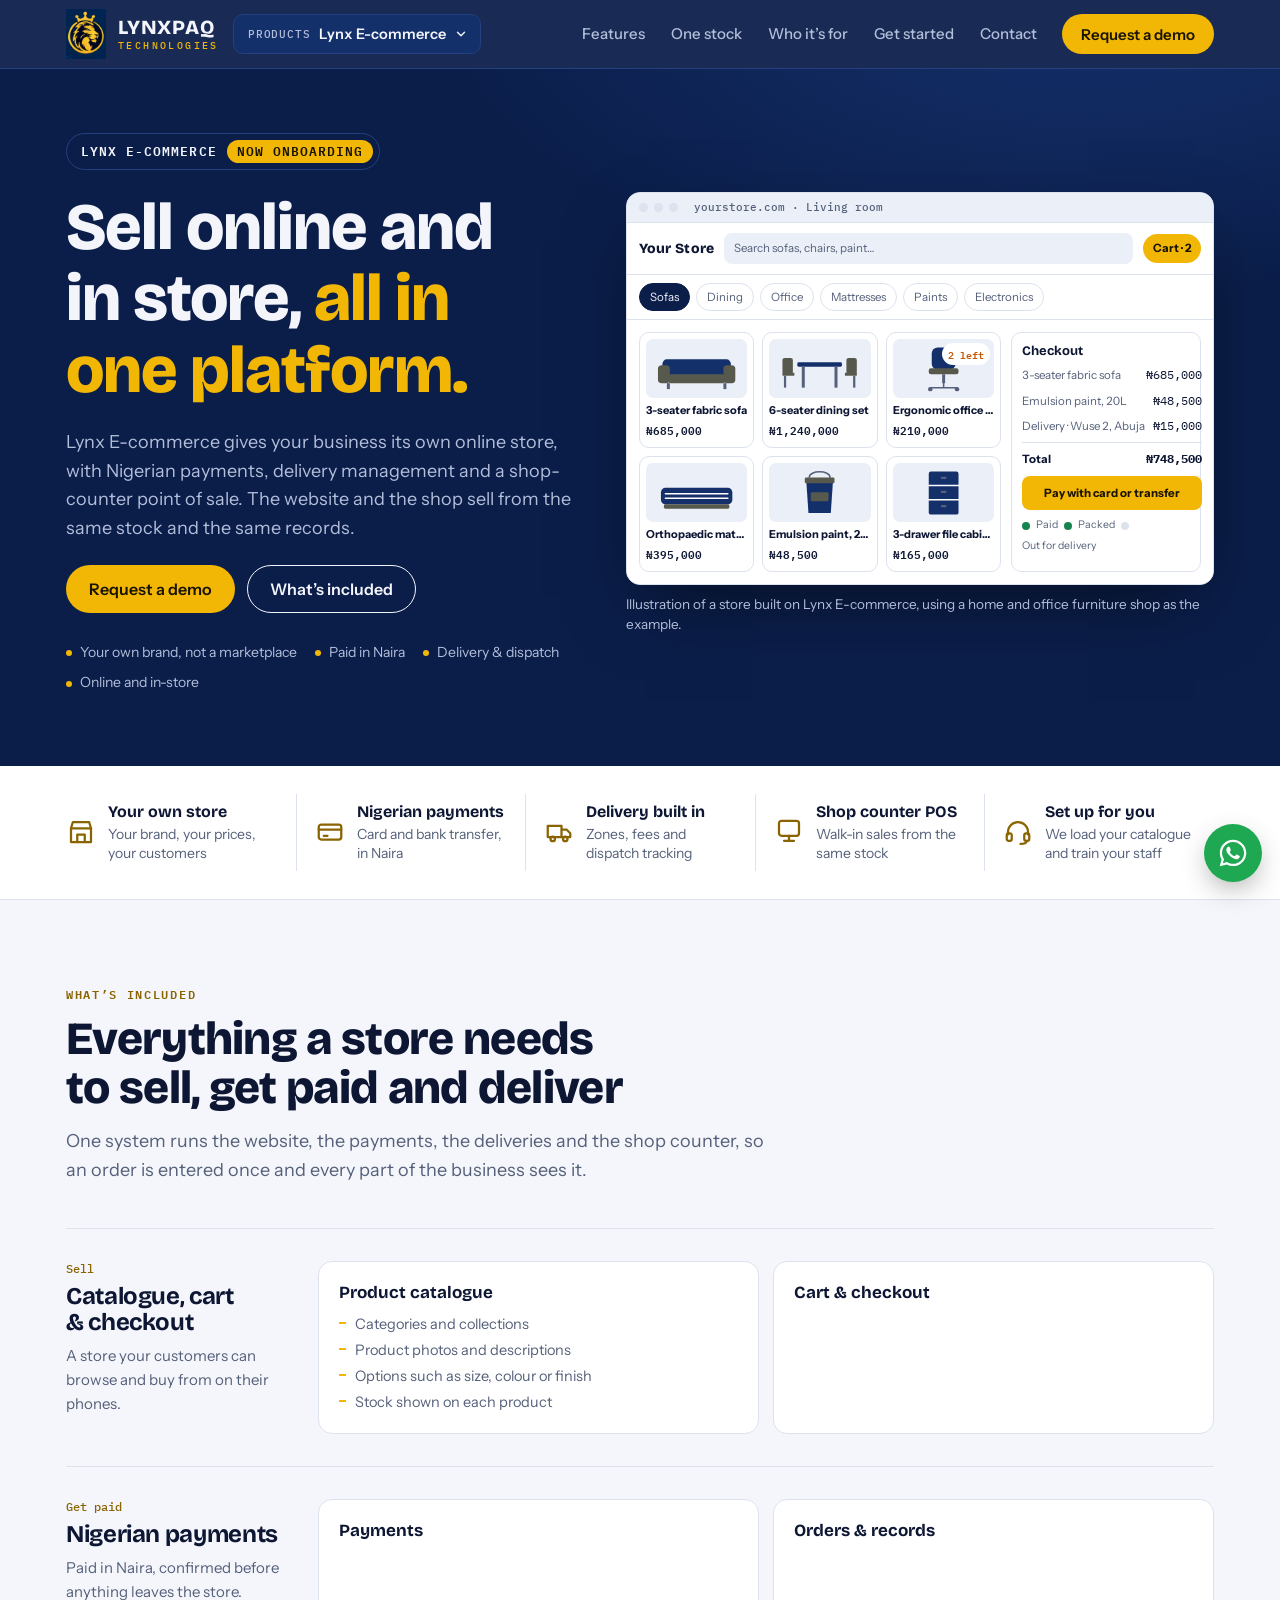
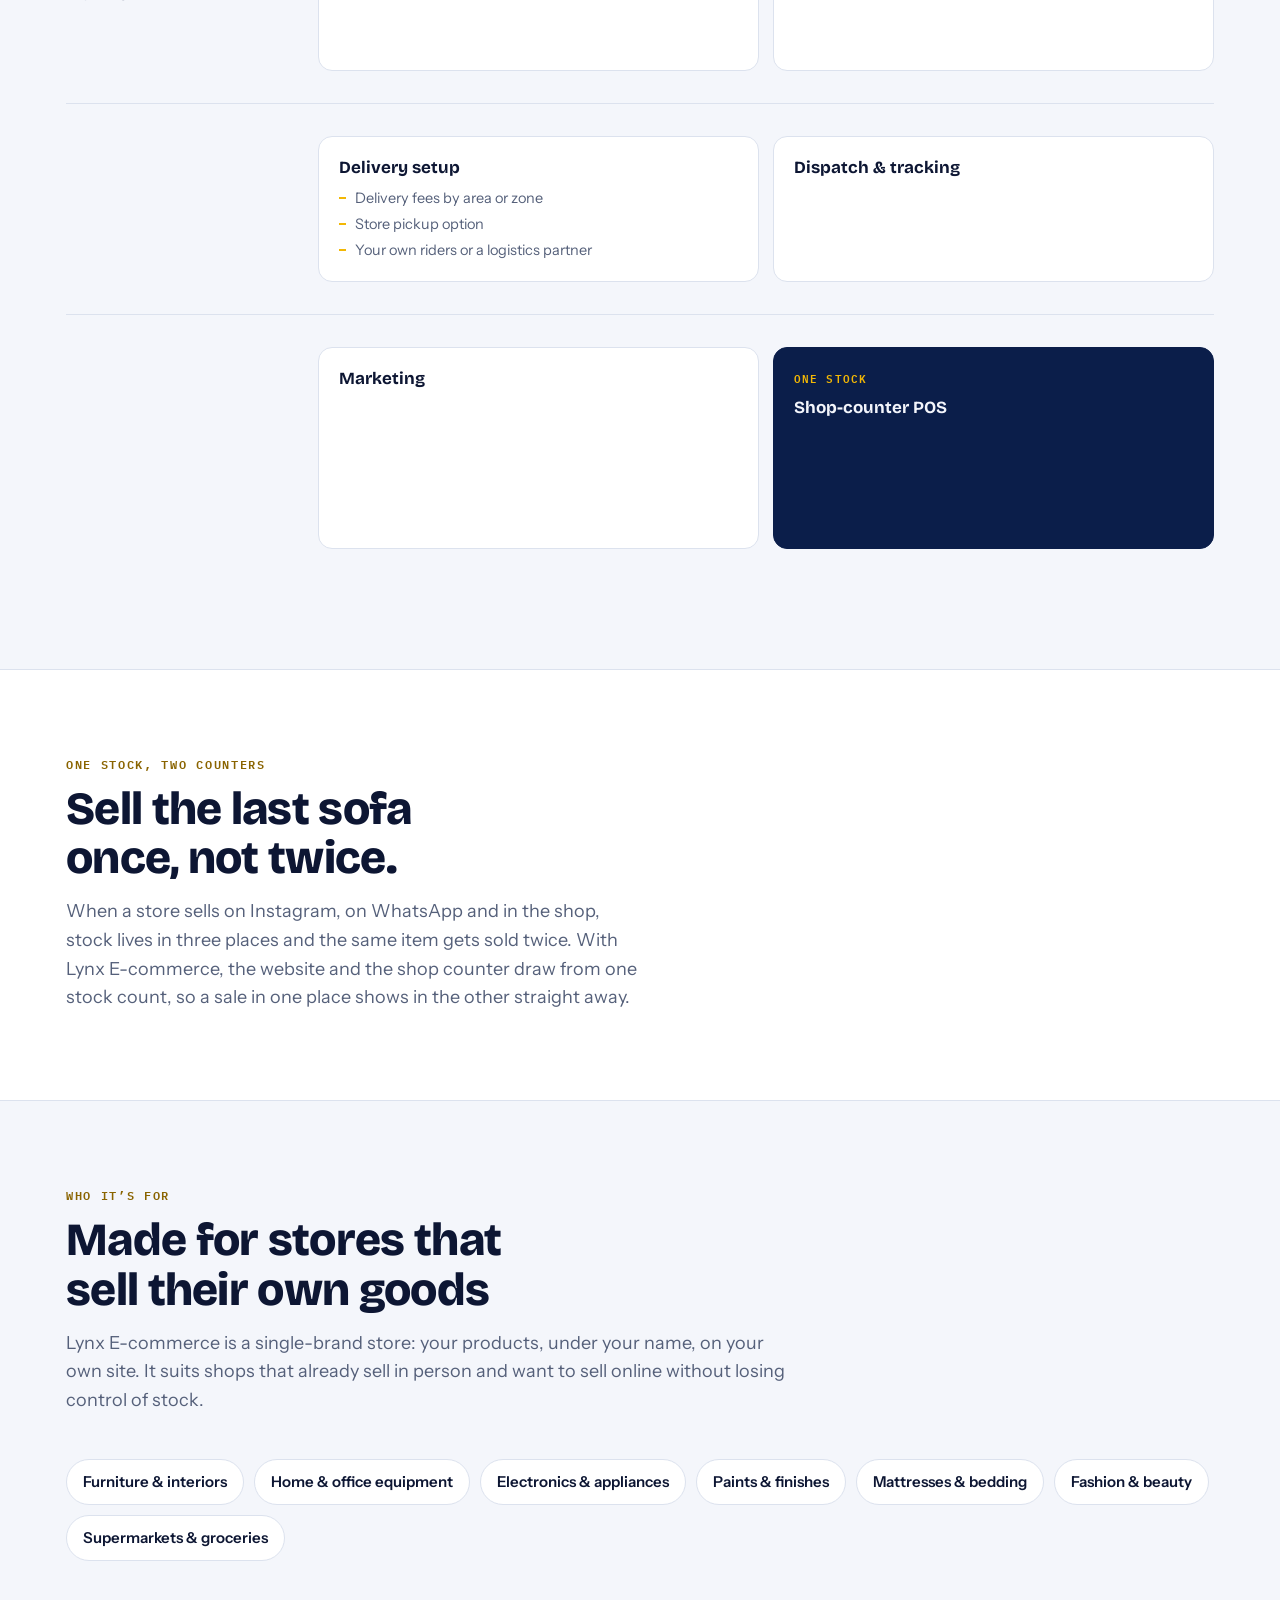
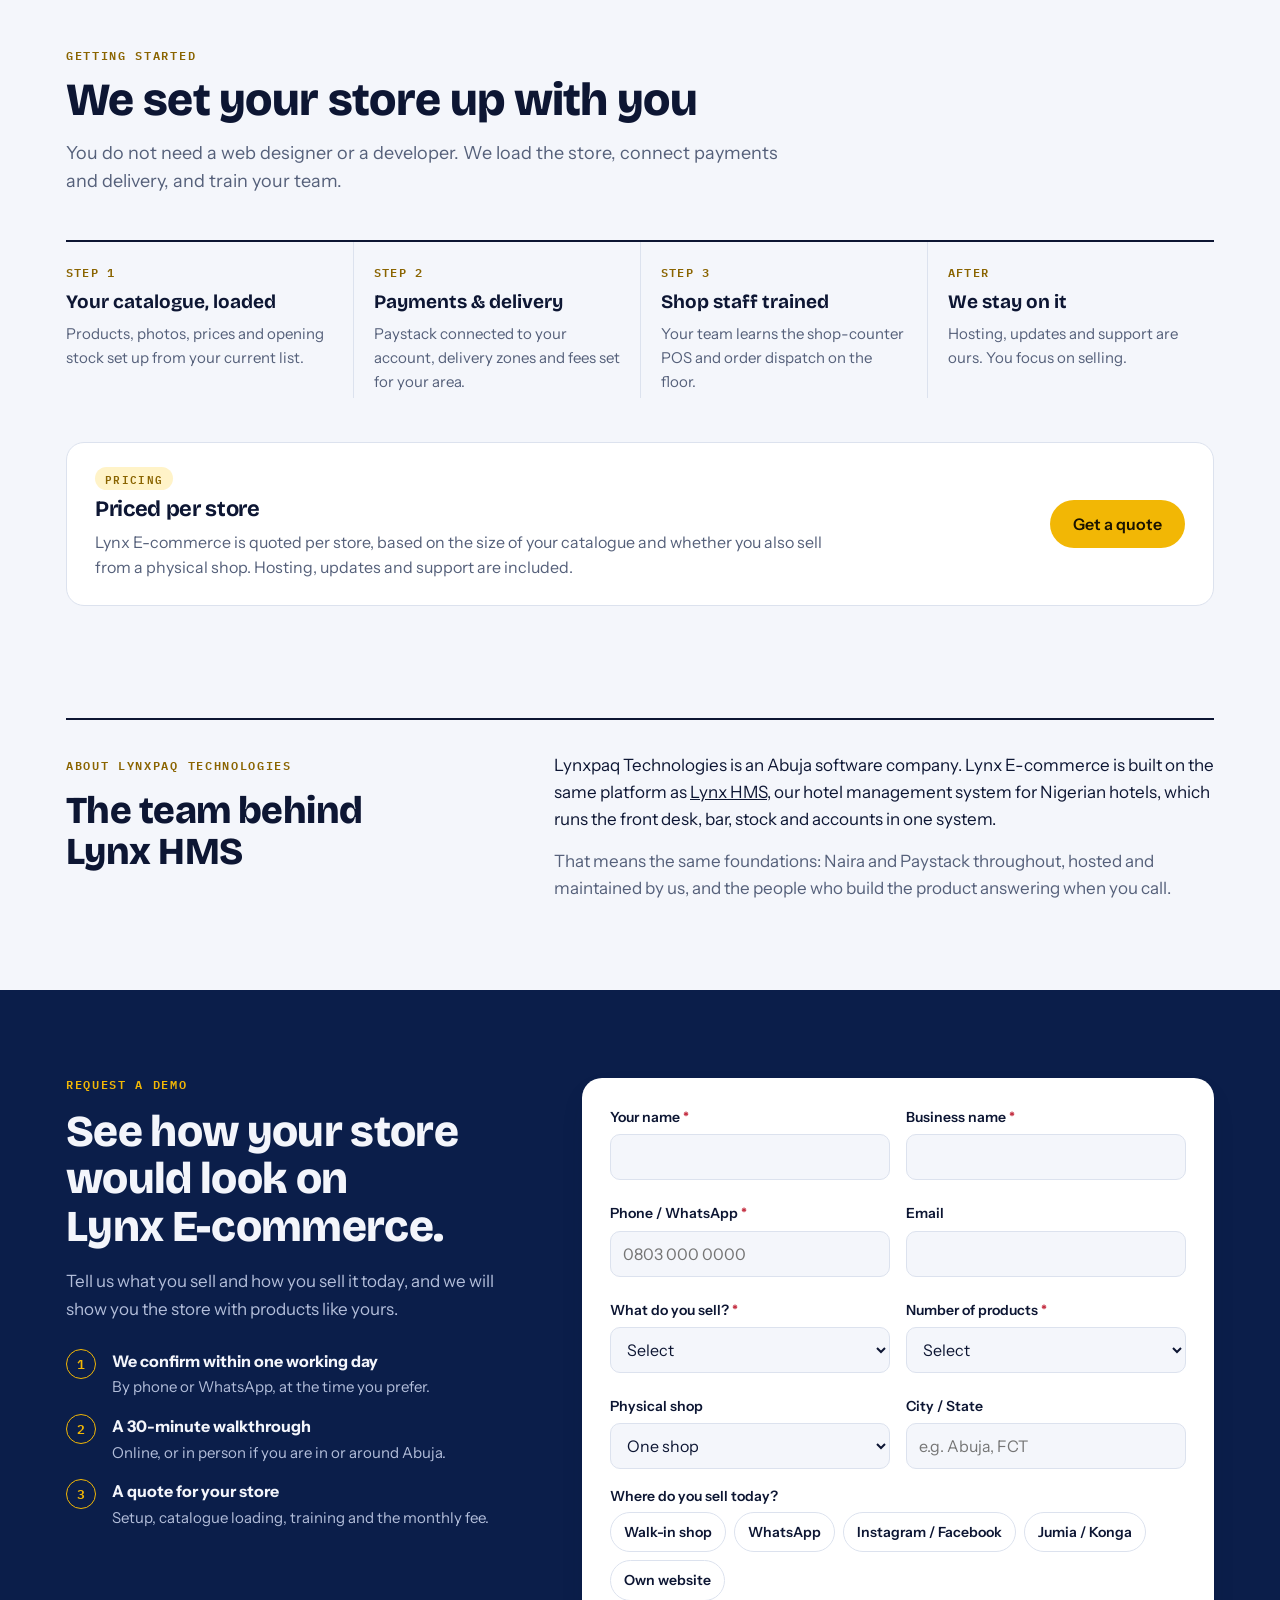
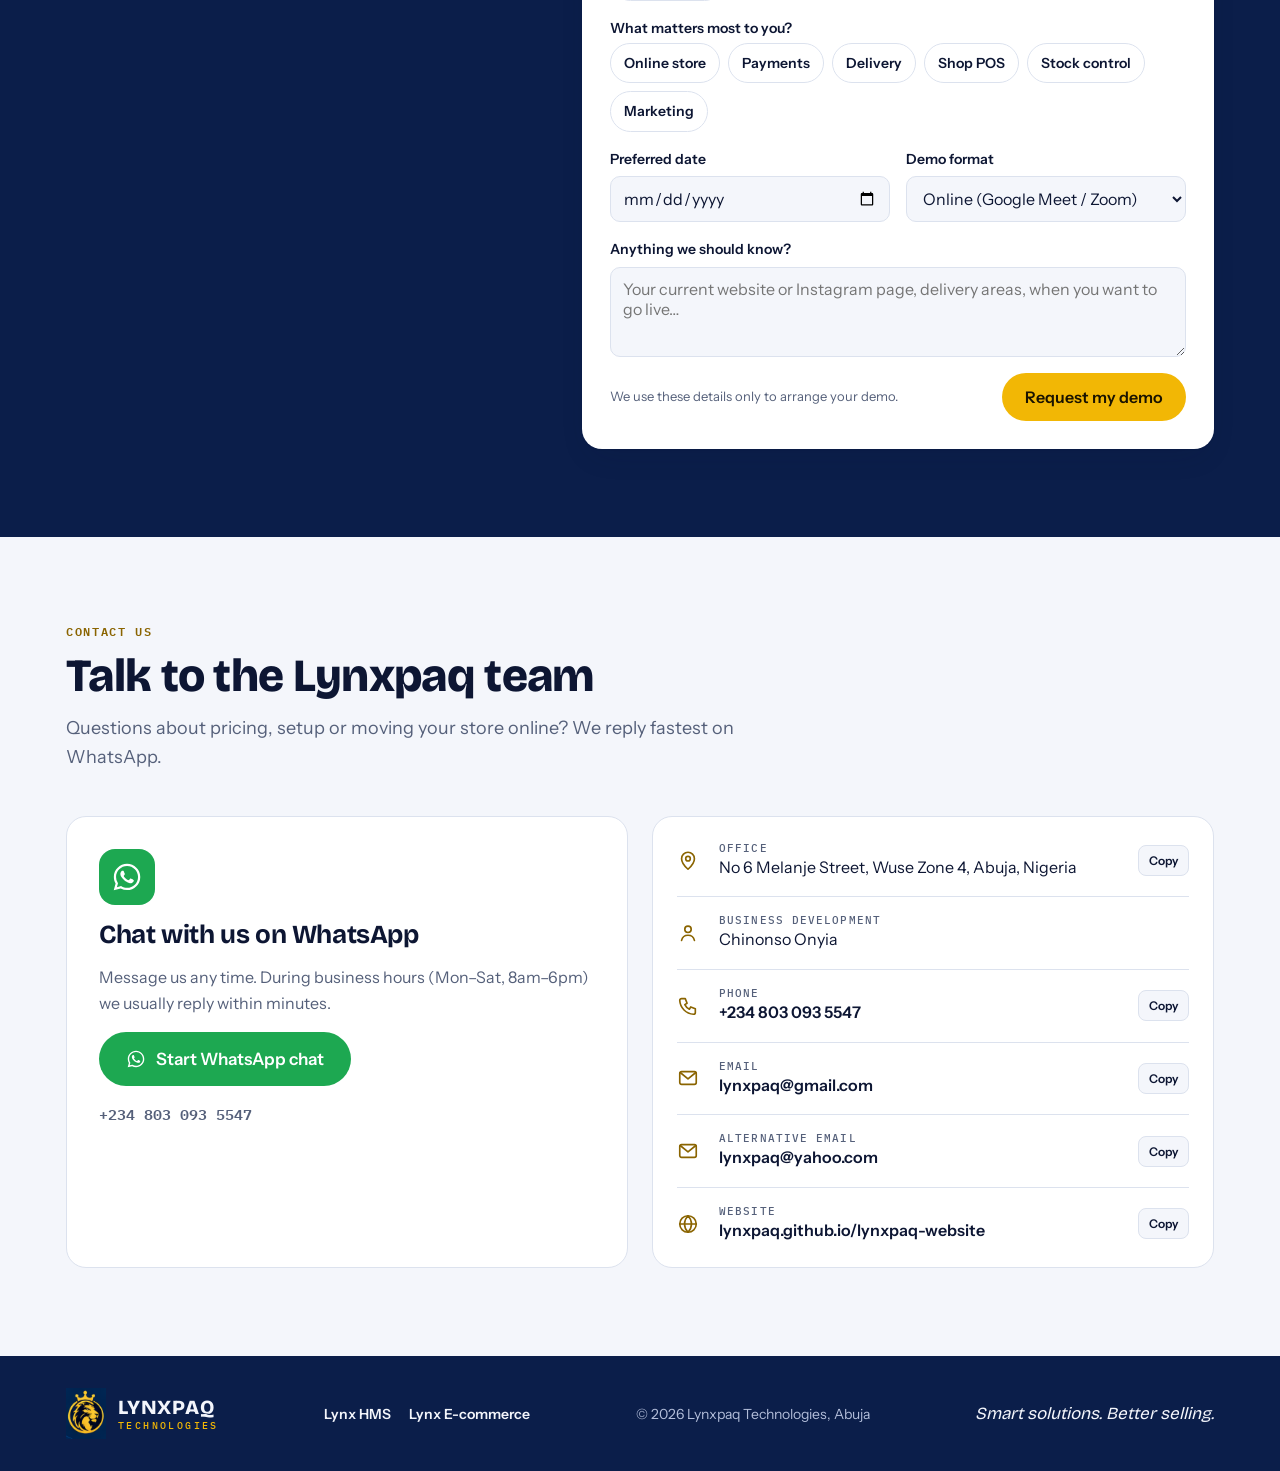
==== ecommerce.html @ c20e6db6 "Two product pages: Lynx HMS (single and multi-property) and Lynx E-commerce, with Products menu" ====
<!doctype html>
<html lang="en">
<head>
<meta charset="utf-8">
<meta name="viewport" content="width=device-width, initial-scale=1, viewport-fit=cover">
<title>Lynx E-commerce</title>
<meta name="claude:viewport-fit-sides" content="cover">
<meta name="description" content="Lynx E-commerce by Lynxpaq Technologies: your own online store with Nigerian payments, delivery management and an in-store POS, all from one stock. Request a demo.">
<link rel="icon" type="image/png" href="assets/favicon.png">
<meta property="og:title" content="Lynx E-commerce by Lynxpaq Technologies">
<meta property="og:description" content="Lynx E-commerce by Lynxpaq Technologies: your own online store with Nigerian payments, delivery management and an in-store POS, all from one stock. Request a demo.">
<meta property="og:image" content="assets/logo-mark.png">
<link rel="preconnect" href="https://fonts.googleapis.com">
<link rel="preconnect" href="https://fonts.gstatic.com" crossorigin>
<link rel="stylesheet" href="https://fonts.googleapis.com/css2?family=Bricolage+Grotesque:opsz,wght@12..96,500;12..96,700;12..96,800&family=Instrument+Sans:wght@400;500;600;700&family=IBM+Plex+Mono:wght@400;500;600&display=swap">
<link rel="stylesheet" href="assets/site.css">
<style>:root{padding-top:env(safe-area-inset-top,0px);padding-bottom:env(safe-area-inset-bottom,0px)}[hidden]{display:none!important}img{max-width:100%}body{margin:0}</style>
</head>
<body>
<svg width="0" height="0" style="position:absolute" aria-hidden="true">
  <symbol id="i-wa" viewBox="0 0 24 24"><path fill="currentColor" d="M12.04 2C6.58 2 2.13 6.45 2.13 11.91c0 1.75.46 3.45 1.32 4.95L2.05 22l5.25-1.38a9.9 9.9 0 0 0 4.74 1.21c5.46 0 9.91-4.45 9.91-9.91S17.5 2 12.04 2Zm0 18.15c-1.48 0-2.93-.4-4.2-1.15l-.3-.18-3.12.82.83-3.04-.2-.31a8.2 8.2 0 0 1-1.26-4.38c0-4.54 3.7-8.24 8.25-8.24 4.54 0 8.24 3.7 8.24 8.24 0 4.55-3.7 8.24-8.24 8.24Zm4.52-6.16c-.25-.12-1.47-.72-1.69-.81-.23-.08-.39-.12-.56.13-.16.25-.64.81-.78.97-.14.17-.29.19-.54.06-.25-.12-1.05-.39-1.99-1.23-.74-.66-1.23-1.47-1.38-1.72-.14-.25-.02-.38.11-.51.11-.11.25-.29.37-.43.13-.15.17-.25.25-.42.08-.17.04-.31-.02-.43-.06-.12-.56-1.34-.76-1.84-.2-.48-.41-.42-.56-.43h-.48c-.17 0-.43.06-.66.31-.22.25-.86.85-.86 2.07s.89 2.4 1.01 2.56c.12.17 1.75 2.67 4.23 3.74.59.26 1.05.41 1.41.52.59.19 1.13.16 1.56.1.48-.07 1.47-.6 1.67-1.18.21-.58.21-1.07.14-1.18-.06-.1-.22-.16-.47-.28Z"/></symbol>
  <symbol id="i-check" viewBox="0 0 24 24"><path fill="none" stroke="currentColor" stroke-width="2.6" stroke-linecap="round" stroke-linejoin="round" d="M4.5 12.5l5 5 10-11"/></symbol>
</svg>

<header class="top">
  <div class="wrap">
    <a class="brand" href="./" aria-label="Lynxpaq Technologies home">
      <img src="assets/logo-mark.png" alt="">
      <span><b>LYNXPAQ</b><small>TECHNOLOGIES</small></span>
    </a>
    <div class="prodsw">
      <button class="prod-btn" id="prodBtn" type="button" aria-haspopup="true" aria-expanded="false" aria-controls="prodMenu"><small>Products</small>Lynx E-commerce<svg viewBox="0 0 24 24" aria-hidden="true"><path d="M6 9l6 6 6-6" fill="none" stroke="currentColor" stroke-width="2.4" stroke-linecap="round" stroke-linejoin="round"/></svg></button>
      <div class="prod-menu" id="prodMenu" hidden>
        <span>Lynxpaq products</span>
        <a href="./"><i><svg viewBox="0 0 24 24" fill="none" stroke="currentColor" stroke-width="1.9" stroke-linecap="round" stroke-linejoin="round"><path d="M3 18V7M3 13h18v5M21 13a3 3 0 0 0-3-3h-7v3"/><circle cx="7" cy="10.5" r="1.8"/></svg></i><b>Lynx HMS</b><span>Hotel management for one hotel or a whole group</span></a>
        <a href="ecommerce.html" aria-current="page"><i><svg viewBox="0 0 24 24" fill="none" stroke="currentColor" stroke-width="1.9" stroke-linecap="round" stroke-linejoin="round"><path d="M5 8h14l-1 12H6z"/><path d="M9 8V6a3 3 0 0 1 6 0v2"/></svg></i><b>Lynx E-commerce<em>New</em></b><span>Online store, payments, delivery and shop POS</span></a>
      </div>
    </div>
    <nav class="nav" id="nav" aria-label="Main">
      <a class="nav-prod" href="./">Lynx HMS</a>
      <a class="nav-prod" href="ecommerce.html" aria-current="page">Lynx E-commerce</a>
      <span class="nav-sep" aria-hidden="true"></span>
      <a href="#features">Features</a>
      <a href="#one-stock">One stock</a>
      <a href="#who">Who it’s for</a>
      <a href="#start">Get started</a>
      <a href="#contact">Contact</a>
    </nav>
    <a class="btn btn-gold" href="#demo">Request a demo</a>
    <button class="menu-btn" id="menuBtn" aria-controls="nav" aria-expanded="false" aria-label="Open menu">
      <svg viewBox="0 0 24 24" width="20" height="20" aria-hidden="true"><path d="M4 7h16M4 12h16M4 17h16" stroke="currentColor" stroke-width="2" stroke-linecap="round"/></svg>
    </button>
  </div>
</header>

<main id="top">
<section class="hero on-navy">
  <div class="wrap">
    <div class="hero-copy">
      <div class="pill">LYNX E-COMMERCE <span>NOW ONBOARDING</span></div>
      <h1>Sell online and in store, <em>all in one platform.</em></h1>
      <p>Lynx E-commerce gives your business its own online store, with Nigerian payments, delivery management and a shop-counter point of sale. The website and the shop sell from the same stock and the same records.</p>
      <div class="cta-row">
        <a class="btn btn-gold" href="#demo">Request a demo</a>
        <a class="btn btn-ghost" href="#features">What’s included</a>
      </div>
      <div class="proof">
        <span>Your own brand, not a marketplace</span>
        <span>Paid in Naira</span>
        <span>Delivery &amp; dispatch</span>
        <span>Online and in-store</span>
      </div>
    </div>

    <figure class="hero-shot" style="margin:0">
      <div class="frame">
        <div class="bar"><i></i><i></i><i></i><em>yourstore.com · Living room</em></div>
        <div class="store" aria-hidden="true">
          <div class="st-head"><b>Your Store</b><span class="st-search">Search sofas, chairs, paint…</span><span class="st-cart">Cart · 2</span></div>
          <div class="st-cats"><span class="on">Sofas</span><span>Dining</span><span>Office</span><span>Mattresses</span><span>Paints</span><span>Electronics</span></div>
          <div class="st-body">
            <div class="st-grid">
              <div class="prod"><div class="ph"><svg viewBox="0 0 120 70"><rect x="14" y="22" width="92" height="26" rx="6" class="g1"/><rect x="8" y="30" width="16" height="24" rx="5" class="g2"/><rect x="96" y="30" width="16" height="24" rx="5" class="g2"/><rect x="22" y="42" width="76" height="12" rx="3" class="g2"/><rect x="20" y="54" width="4" height="8" class="g3"/><rect x="96" y="54" width="4" height="8" class="g3"/></svg></div><b>3-seater fabric sofa</b><span>₦685,000</span></div>
              <div class="prod"><div class="ph"><svg viewBox="0 0 120 70"><rect x="30" y="26" width="60" height="6" rx="2" class="g1"/><rect x="36" y="32" width="4" height="28" class="g3"/><rect x="80" y="32" width="4" height="28" class="g3"/><rect x="10" y="20" width="14" height="22" rx="3" class="g2"/><rect x="10" y="40" width="16" height="4" class="g2"/><rect x="12" y="44" width="3" height="16" class="g3"/><rect x="96" y="20" width="14" height="22" rx="3" class="g2"/><rect x="94" y="40" width="16" height="4" class="g2"/><rect x="105" y="44" width="3" height="16" class="g3"/></svg></div><b>6-seater dining set</b><span>₦1,240,000</span></div>
              <div class="prod"><div class="ph"><svg viewBox="0 0 120 70"><rect x="44" y="6" width="32" height="30" rx="8" class="g1"/><rect x="40" y="34" width="40" height="8" rx="3" class="g2"/><rect x="58" y="42" width="4" height="12" class="g3"/><path d="M42 60h36M60 54v6" class="ln"/><circle cx="42" cy="62" r="3" class="g3"/><circle cx="78" cy="62" r="3" class="g3"/></svg></div><b>Ergonomic office chair</b><span>₦210,000</span><em class="low">2 left</em></div>
              <div class="prod"><div class="ph"><svg viewBox="0 0 120 70"><rect x="12" y="28" width="96" height="22" rx="6" class="g1"/><path d="M18 36h84M18 42h84" class="ln"/><rect x="16" y="50" width="88" height="6" rx="2" class="g2"/></svg></div><b>Orthopaedic mattress, 6×6</b><span>₦395,000</span></div>
              <div class="prod"><div class="ph"><svg viewBox="0 0 120 70"><path d="M42 18h36l-3 44H45z" class="g1"/><rect x="40" y="14" width="40" height="8" rx="2" class="g2"/><path d="M46 14c0-10 28-10 28 0" class="ln"/><rect x="48" y="34" width="24" height="12" rx="2" class="g2"/></svg></div><b>Emulsion paint, 20L</b><span>₦48,500</span></div>
              <div class="prod"><div class="ph"><svg viewBox="0 0 120 70"><rect x="40" y="6" width="40" height="58" rx="3" class="g1"/><path d="M40 25h40M40 44h40" class="ln"/><rect x="56" y="13" width="8" height="3" rx="1.5" class="g3"/><rect x="56" y="32" width="8" height="3" rx="1.5" class="g3"/><rect x="56" y="51" width="8" height="3" rx="1.5" class="g3"/></svg></div><b>3-drawer file cabinet</b><span>₦165,000</span></div>
            </div>
            <div class="st-cart-panel">
              <b>Checkout</b>
              <div class="ln2"><span>3-seater fabric sofa</span><span>₦685,000</span></div>
              <div class="ln2"><span>Emulsion paint, 20L</span><span>₦48,500</span></div>
              <div class="ln2"><span>Delivery · Wuse 2, Abuja</span><span>₦15,000</span></div>
              <div class="ln2 tot"><span>Total</span><span>₦748,500</span></div>
              <div class="pay">Pay with card or transfer</div>
              <div class="track"><span class="dot on"></span>Paid<span class="dot on"></span>Packed<span class="dot"></span>Out for delivery</div>
            </div>
          </div>
        </div>
      </div>
      <figcaption class="cap">Illustration of a store built on Lynx E-commerce, using a home and office furniture shop as the example.</figcaption>
    </figure>
  </div>
</section>

<section class="pillars" aria-label="Why Lynx E-commerce">
  <div class="wrap">
    <div class="pillar"><svg viewBox="0 0 24 24" fill="none" stroke="currentColor" stroke-width="1.8" stroke-linecap="round" stroke-linejoin="round" aria-hidden="true"><path d="M4 9l1.5-5h13L20 9"/><path d="M4 9h16v11H4z"/><path d="M9 20v-6h6v6"/></svg><b>Your own store</b><span>Your brand, your prices, your customers</span></div>
    <div class="pillar"><svg viewBox="0 0 24 24" fill="none" stroke="currentColor" stroke-width="1.8" stroke-linecap="round" stroke-linejoin="round" aria-hidden="true"><rect x="3" y="6" width="18" height="12" rx="2"/><path d="M3 10h18M7 15h3"/></svg><b>Nigerian payments</b><span>Card and bank transfer, in Naira</span></div>
    <div class="pillar"><svg viewBox="0 0 24 24" fill="none" stroke="currentColor" stroke-width="1.8" stroke-linecap="round" stroke-linejoin="round" aria-hidden="true"><path d="M3 7h11v9H3zM14 10h4l3 3v3h-7"/><circle cx="7" cy="17.5" r="1.8"/><circle cx="17" cy="17.5" r="1.8"/></svg><b>Delivery built in</b><span>Zones, fees and dispatch tracking</span></div>
    <div class="pillar"><svg viewBox="0 0 24 24" fill="none" stroke="currentColor" stroke-width="1.8" stroke-linecap="round" stroke-linejoin="round" aria-hidden="true"><rect x="4" y="3" width="16" height="12" rx="2"/><path d="M8 19h8M12 15v4"/></svg><b>Shop counter POS</b><span>Walk-in sales from the same stock</span></div>
    <div class="pillar"><svg viewBox="0 0 24 24" fill="none" stroke="currentColor" stroke-width="1.8" stroke-linecap="round" stroke-linejoin="round" aria-hidden="true"><path d="M4 14v-2a8 8 0 0 1 16 0v2"/><rect x="3" y="13" width="4" height="6" rx="1.5"/><rect x="17" y="13" width="4" height="6" rx="1.5"/><path d="M19 19c0 1.5-2 2.5-5 2.5"/></svg><b>Set up for you</b><span>We load your catalogue and train your staff</span></div>
  </div>
</section>

<section class="sec" id="features">
  <div class="wrap">
    <div class="sec-head">
      <span class="eyebrow">What’s included</span>
      <h2>Everything a store needs to sell, get paid and deliver</h2>
      <p>One system runs the website, the payments, the deliveries and the shop counter, so an order is entered once and every part of the business sees it.</p>
    </div>

    <div class="group">
      <div class="group-h"><span class="count">Sell</span><h3>Catalogue, cart &amp; checkout</h3><p>A store your customers can browse and buy from on their phones.</p></div>
      <div class="mods two">
        <article class="mod"><h4>Product catalogue</h4><ul><li>Categories and collections</li><li>Product photos and descriptions</li><li>Options such as size, colour or finish</li><li>Stock shown on each product</li></ul></article>
        <article class="mod"><h4>Cart &amp; checkout</h4><ul><li>Search and category browsing</li><li>Cart that works on any phone</li><li>Delivery address and fee at checkout</li><li>Order confirmation by email</li></ul></article>
      </div>
    </div>

    <div class="group">
      <div class="group-h"><span class="count">Get paid</span><h3>Nigerian payments</h3><p>Paid in Naira, confirmed before anything leaves the store.</p></div>
      <div class="mods two">
        <article class="mod"><h4>Payments</h4><ul><li>Card and bank transfer through Paystack</li><li>Prices in Naira</li><li>Payment confirmed before the order is released</li><li>Receipts sent automatically</li></ul></article>
        <article class="mod"><h4>Orders &amp; records</h4><ul><li>Every order in one list, online and in-store</li><li>Paid, pending and refunded at a glance</li><li>Customer order history</li><li>Sales reports by day, product and channel</li></ul></article>
      </div>
    </div>

    <div class="group">
      <div class="group-h"><span class="count">Deliver</span><h3>Delivery &amp; logistics</h3><p>From paid to packed to delivered, tracked at every step.</p></div>
      <div class="mods two">
        <article class="mod"><h4>Delivery setup</h4><ul><li>Delivery fees by area or zone</li><li>Store pickup option</li><li>Your own riders or a logistics partner</li></ul></article>
        <article class="mod"><h4>Dispatch &amp; tracking</h4><ul><li>Order status from paid to delivered</li><li>Dispatch assigned to a rider</li><li>Customer updates at each step</li></ul></article>
      </div>
    </div>

    <div class="group">
      <div class="group-h"><span class="count">Grow</span><h3>Marketing &amp; POS</h3><p>Bring customers back, and serve the ones who walk in.</p></div>
      <div class="mods two">
        <article class="mod"><h4>Marketing</h4><ul><li>Discount codes and promotions</li><li>Customer list you own</li><li>Featured products and collections</li></ul></article>
        <article class="mod star"><span class="tag">One stock</span><h4>Shop-counter POS</h4><ul><li>Ring up walk-in sales in the shop</li><li>Same stock as the website</li><li>Same customer and sales records</li><li>Cash, card and transfer</li></ul></article>
      </div>
    </div>
  </div>
</section>

<section class="sec money" id="one-stock" aria-labelledby="os-h">
  <div class="wrap">
    <div class="os-grid">
      <div class="sec-head" style="margin-bottom:0">
        <span class="eyebrow">One stock, two counters</span>
        <h2 id="os-h">Sell the last sofa once, not twice.</h2>
        <p>When a store sells on Instagram, on WhatsApp and in the shop, stock lives in three places and the same item gets sold twice. With Lynx E-commerce, the website and the shop counter draw from one stock count, so a sale in one place shows in the other straight away.</p>
      </div>
      <div class="timeline" aria-label="Example: one item, two channels">
        <div class="tl"><time>10:02</time><i></i><div><b>1 sofa left in stock</b><span>Shown on the website as “1 left”</span></div></div>
        <div class="tl"><time>10:15</time><i></i><div><b>Sold at the shop counter</b><span>Walk-in customer pays by transfer at the POS</span></div></div>
        <div class="tl"><time>10:15</time><i class="off"></i><div><b>Website updates</b><span>The sofa shows “Out of stock” and can’t be ordered</span></div></div>
        <div class="tl"><time>10:40</time><i></i><div><b>No refund to explain</b><span>No online customer paid for a sofa you no longer have</span></div></div>
      </div>
    </div>
  </div>
</section>

<section class="sec" id="who" style="padding-bottom:0">
  <div class="wrap">
    <div class="sec-head">
      <span class="eyebrow">Who it’s for</span>
      <h2>Made for stores that sell their own goods</h2>
      <p>Lynx E-commerce is a single-brand store: your products, under your name, on your own site. It suits shops that already sell in person and want to sell online without losing control of stock.</p>
    </div>
    <div class="who">
      <span>Furniture &amp; interiors</span><span>Home &amp; office equipment</span><span>Electronics &amp; appliances</span><span>Paints &amp; finishes</span><span>Mattresses &amp; bedding</span><span>Fashion &amp; beauty</span><span>Supermarkets &amp; groceries</span>
    </div>
  </div>
</section>

<section class="sec" id="start">
  <div class="wrap">
    <div class="sec-head">
      <span class="eyebrow">Getting started</span>
      <h2>We set your store up with you</h2>
      <p>You do not need a web designer or a developer. We load the store, connect payments and delivery, and train your team.</p>
    </div>
    <div class="weeks">
      <div class="week"><small>Step 1</small><b>Your catalogue, loaded</b><span>Products, photos, prices and opening stock set up from your current list.</span></div>
      <div class="week"><small>Step 2</small><b>Payments &amp; delivery</b><span>Paystack connected to your account, delivery zones and fees set for your area.</span></div>
      <div class="week"><small>Step 3</small><b>Shop staff trained</b><span>Your team learns the shop-counter POS and order dispatch on the floor.</span></div>
      <div class="week"><small>After</small><b>We stay on it</b><span>Hosting, updates and support are ours. You focus on selling.</span></div>
    </div>
    <div class="group-band" style="margin-top:44px">
      <div><span class="ed-tag">Pricing</span><h3>Priced per store</h3><p>Lynx E-commerce is quoted per store, based on the size of your catalogue and whether you also sell from a physical shop. Hosting, updates and support are included.</p></div>
      <a class="btn btn-gold" href="#demo">Get a quote</a>
    </div>
  </div>
</section>

<section class="sec" id="about" style="padding-top:24px">
  <div class="wrap">
    <div class="about-band">
      <div>
        <span class="eyebrow">About Lynxpaq Technologies</span>
        <h2>The team behind Lynx HMS</h2>
      </div>
      <div class="lead">
        <p>Lynxpaq Technologies is an Abuja software company. Lynx E-commerce is built on the same platform as <a href="./">Lynx HMS</a>, our hotel management system for Nigerian hotels, which runs the front desk, bar, stock and accounts in one system.</p>
        <p>That means the same foundations: Naira and Paystack throughout, hosted and maintained by us, and the people who build the product answering when you call.</p>
      </div>
    </div>
  </div>
</section>


<section class="demo on-navy" id="demo">
  <div class="wrap">
    <div class="demo-copy">
      <span class="eyebrow">Request a demo</span>
      <h2>See how your store would look on Lynx E-commerce.</h2>
      <p>Tell us what you sell and how you sell it today, and we will show you the store with products like yours.</p>
      <ol class="steps">
        <li><div><b>We confirm within one working day</b><span>By phone or WhatsApp, at the time you prefer.</span></div></li>
        <li><div><b>A 30-minute walkthrough</b><span>Online, or in person if you are in or around Abuja.</span></div></li>
        <li><div><b>A quote for your store</b><span>Setup, catalogue loading, training and the monthly fee.</span></div></li>
      </ol>
    </div>

    <form class="card" id="ecomForm" novalidate data-demo data-product="Lynx E-commerce" data-subject="business" data-subject-extra="products" data-subject-suffix=" products" data-draft="lynx-ecom-draft">
      <div class="fld"><label for="e-name">Your name <i>*</i></label><input id="e-name" name="name" autocomplete="name" required data-label="Name" data-msg="Enter your name."><span class="err"></span></div>
      <div class="fld"><label for="e-business">Business name <i>*</i></label><input id="e-business" name="business" autocomplete="organization" required data-label="Business" data-msg="Enter your business name."><span class="err"></span></div>
      <div class="fld"><label for="e-phone">Phone / WhatsApp <i>*</i></label><input id="e-phone" name="phone" type="tel" autocomplete="tel" placeholder="0803 000 0000" required data-label="Phone / WhatsApp"><span class="err"></span></div>
      <div class="fld"><label for="e-email">Email</label><input id="e-email" name="email" type="email" autocomplete="email" data-label="Email"><span class="err"></span></div>
      <div class="fld"><label for="e-sell">What do you sell? <i>*</i></label><select id="e-sell" name="category" required data-label="What they sell" data-msg="Choose what you sell."><option value="">Select</option><option>Furniture &amp; interiors</option><option>Home &amp; office equipment</option><option>Electronics &amp; appliances</option><option>Paints &amp; finishes</option><option>Mattresses &amp; bedding</option><option>Fashion &amp; beauty</option><option>Supermarket &amp; groceries</option><option>Other</option></select><span class="err"></span></div>
      <div class="fld"><label for="e-products">Number of products <i>*</i></label><select id="e-products" name="products" required data-label="Number of products" data-msg="Choose roughly how many products you sell."><option value="">Select</option><option>Under 100</option><option>100 – 500</option><option>500 – 2,000</option><option>More than 2,000</option></select><span class="err"></span></div>
      <div class="fld"><label for="e-shop">Physical shop</label><select id="e-shop" name="shop" data-label="Physical shop"><option>One shop</option><option>More than one shop</option><option>Online only, no shop</option></select></div>
      <div class="fld"><label for="e-city">City / State</label><input id="e-city" name="city" placeholder="e.g. Abuja, FCT" data-label="City / State"></div>
      <fieldset class="fld full" data-label="Sells through today"><legend>Where do you sell today?</legend>
        <div class="chips">
          <label class="chip"><input type="checkbox" name="channels" value="Walk-in shop"><span>Walk-in shop</span></label>
          <label class="chip"><input type="checkbox" name="channels" value="WhatsApp"><span>WhatsApp</span></label>
          <label class="chip"><input type="checkbox" name="channels" value="Instagram / Facebook"><span>Instagram / Facebook</span></label>
          <label class="chip"><input type="checkbox" name="channels" value="Jumia / Konga"><span>Jumia / Konga</span></label>
          <label class="chip"><input type="checkbox" name="channels" value="Own website"><span>Own website</span></label>
        </div>
      </fieldset>
      <fieldset class="fld full" data-label="Most interested in"><legend>What matters most to you?</legend>
        <div class="chips">
          <label class="chip"><input type="checkbox" name="interests" value="Online store"><span>Online store</span></label>
          <label class="chip"><input type="checkbox" name="interests" value="Payments"><span>Payments</span></label>
          <label class="chip"><input type="checkbox" name="interests" value="Delivery"><span>Delivery</span></label>
          <label class="chip"><input type="checkbox" name="interests" value="Shop POS"><span>Shop POS</span></label>
          <label class="chip"><input type="checkbox" name="interests" value="Stock control"><span>Stock control</span></label>
          <label class="chip"><input type="checkbox" name="interests" value="Marketing"><span>Marketing</span></label>
        </div>
      </fieldset>
      <div class="fld"><label for="e-date">Preferred date</label><input id="e-date" name="date" type="date" data-label="Preferred date" data-future></div>
      <div class="fld"><label for="e-mode">Demo format</label><select id="e-mode" name="mode" data-label="Demo format"><option>Online (Google Meet / Zoom)</option><option>In person at my shop</option><option>At the Lynxpaq office, Abuja</option></select></div>
      <div class="fld full"><label for="e-notes">Anything we should know?</label><textarea id="e-notes" name="notes" placeholder="Your current website or Instagram page, delivery areas, when you want to go live…" data-label="Notes"></textarea></div>
      <div class="hp" aria-hidden="true"><label for="e-gotcha">Leave this empty</label><input id="e-gotcha" name="_gotcha" tabindex="-1" autocomplete="off"></div>
      <div class="form-alert" role="alert" hidden></div>
      <div class="form-foot">
        <small>We use these details only to arrange your demo.</small>
        <button class="btn btn-gold" type="submit">Request my demo</button>
      </div>
    </form>
  </div>
</section>


<section class="sec" id="contact">
  <div class="wrap">
    <div class="sec-head">
      <span class="eyebrow">Contact us</span>
      <h2>Talk to the Lynxpaq team</h2>
      <p>Questions about pricing, setup or moving your store online? We reply fastest on WhatsApp.</p>
    </div>
    <div class="contact-grid">
      <div class="wa-card">
        <div class="wa-ico"><svg aria-hidden="true"><use href="#i-wa"/></svg></div>
        <h3>Chat with us on WhatsApp</h3>
        <p>Message us any time. During business hours (Mon–Sat, 8am–6pm) we usually reply within minutes.</p>
        <a class="btn btn-wa" href="https://wa.me/2348030935547?text=Hello%20Lynxpaq%2C%20I%27d%20like%20to%20know%20more%20about%20Lynx%20E-commerce." target="_blank" rel="noopener"><svg aria-hidden="true"><use href="#i-wa"/></svg>Start WhatsApp chat</a>
        <span class="wa-num">+234 803 093 5547</span>
      </div>
      <div class="lines">
        <div class="line"><svg viewBox="0 0 24 24" fill="none" stroke="currentColor" stroke-width="1.8" stroke-linecap="round" stroke-linejoin="round" aria-hidden="true"><path d="M12 21s-7-6.2-7-11.5A7 7 0 0 1 19 9.5C19 14.8 12 21 12 21Z"/><circle cx="12" cy="9.5" r="2.5"/></svg><div><small>Office</small>No 6 Melanje Street, Wuse Zone 4, Abuja, Nigeria</div><button class="copy" type="button" data-copy="No 6 Melanje Street, Wuse Zone 4, Abuja, Nigeria">Copy</button></div>
        <div class="line"><svg viewBox="0 0 24 24" fill="none" stroke="currentColor" stroke-width="1.8" stroke-linecap="round" stroke-linejoin="round" aria-hidden="true"><circle cx="12" cy="8" r="3.5"/><path d="M5 20c.8-3.6 3.6-5.6 7-5.6s6.2 2 7 5.6"/></svg><div><small>Business development</small>Chinonso Onyia</div><span></span></div>
        <div class="line"><svg viewBox="0 0 24 24" fill="none" stroke="currentColor" stroke-width="1.8" stroke-linecap="round" stroke-linejoin="round" aria-hidden="true"><path d="M5 4h4l2 5-2.5 1.5a11 11 0 0 0 5 5L15 13l5 2v4a2 2 0 0 1-2 2A16 16 0 0 1 3 6a2 2 0 0 1 2-2Z"/></svg><div><small>Phone</small><a href="tel:+2348030935547">+234 803 093 5547</a></div><button class="copy" type="button" data-copy="+2348030935547">Copy</button></div>
        <div class="line"><svg viewBox="0 0 24 24" fill="none" stroke="currentColor" stroke-width="1.8" stroke-linecap="round" stroke-linejoin="round" aria-hidden="true"><rect x="3" y="5" width="18" height="14" rx="2"/><path d="M3.5 6l8.5 7 8.5-7"/></svg><div><small>Email</small><a href="mailto:lynxpaq@gmail.com">lynxpaq@gmail.com</a></div><button class="copy" type="button" data-copy="lynxpaq@gmail.com">Copy</button></div>
        <div class="line"><svg viewBox="0 0 24 24" fill="none" stroke="currentColor" stroke-width="1.8" stroke-linecap="round" stroke-linejoin="round" aria-hidden="true"><rect x="3" y="5" width="18" height="14" rx="2"/><path d="M3.5 6l8.5 7 8.5-7"/></svg><div><small>Alternative email</small><a href="mailto:lynxpaq@yahoo.com">lynxpaq@yahoo.com</a></div><button class="copy" type="button" data-copy="lynxpaq@yahoo.com">Copy</button></div>
        <div class="line"><svg viewBox="0 0 24 24" fill="none" stroke="currentColor" stroke-width="1.8" stroke-linecap="round" stroke-linejoin="round" aria-hidden="true"><circle cx="12" cy="12" r="9"/><path d="M3 12h18M12 3c2.5 2.6 3.8 5.6 3.8 9s-1.3 6.4-3.8 9c-2.5-2.6-3.8-5.6-3.8-9S9.5 5.6 12 3Z"/></svg><div><small>Website</small><a href="https://lynxpaq.github.io/lynxpaq-website/" target="_blank" rel="noopener">lynxpaq.github.io/lynxpaq-website</a></div><button class="copy" type="button" data-copy="https://lynxpaq.github.io/lynxpaq-website/">Copy</button></div>
      </div>
    </div>
  </div>
</section>

</main>

<footer>
  <div class="wrap">
    <a class="brand" href="./"><img src="assets/logo-mark.png" alt=""><span><b>LYNXPAQ</b><small>TECHNOLOGIES</small></span></a>
    <div class="prods"><a href="./">Lynx HMS</a><a href="ecommerce.html">Lynx E-commerce</a></div>
    <span>© <span id="yr">2026</span> Lynxpaq Technologies, Abuja</span>
    <em>Smart solutions. Better selling.</em>
  </div>
</footer>

<a class="fab" href="https://wa.me/2348030935547?text=Hello%20Lynxpaq%2C%20I%27d%20like%20to%20know%20more%20about%20Lynx%20E-commerce." target="_blank" rel="noopener" aria-label="Chat with Lynxpaq on WhatsApp"><svg aria-hidden="true"><use href="#i-wa"/></svg></a>

<script src="assets/site.js"></script>
</body>
</html>
---- assets/site.css ----
/* Layout: navy "front desk" hero band → white operational sections → navy booking band. Gold is the bell on the counter: used for calls to action only. */
:root{
  --paper:#F4F6FB; --surface:#FFFFFF; --sunken:#EBEFF7; --ink:#0D1633; --muted:#55607A; --line:#DCE2EE;
  --navy:#0B1E4A; --navy-2:#14306B; --navy-line:#25407E; --on-navy:#F3F5FB; --on-navy-muted:#B3BEDA;
  --gold:#F2B705; --gold-hi:#FFCB2E; --on-gold:#1A1300; --gold-ink:#8A6400; --gold-soft:#FFF3C8;
  --wa:#1DA851; --on-wa:#FFFFFF;
  --ok:#17834F; --warn:#C25A0A; --info:#2459D6; --bad:#C2283B;
  --shadow:0 1px 2px rgba(13,22,51,.06),0 12px 32px -12px rgba(13,22,51,.18);
  --f-display:"Bricolage Grotesque","Segoe UI",system-ui,sans-serif;
  --f-body:"Instrument Sans","Segoe UI",system-ui,-apple-system,sans-serif;
  --f-mono:"IBM Plex Mono",ui-monospace,"SFMono-Regular",Menlo,Consolas,monospace;
  --gut-l:max(16px, env(safe-area-inset-left, 0px)); --gut-r:max(16px, env(safe-area-inset-right, 0px));
}
@media (prefers-color-scheme: dark){:root:not([data-theme="light"]){
  --paper:#0A1022; --surface:#111A33; --sunken:#0D152B; --ink:#E8ECF6; --muted:#9AA6C3; --line:#24304F;
  --navy:#071436; --navy-2:#0F2252; --navy-line:#22396F; --on-navy:#EEF1FA; --on-navy-muted:#A3AFCF;
  --gold-ink:#F4C534; --gold-soft:#2A2410; --ok:#3CC184; --warn:#F08A3C; --info:#6F9BFF; --bad:#F06A7C;
  --shadow:0 1px 2px rgba(0,0,0,.3),0 12px 32px -12px rgba(0,0,0,.6); color-scheme:dark}}
:root[data-theme="dark"]{
  --paper:#0A1022; --surface:#111A33; --sunken:#0D152B; --ink:#E8ECF6; --muted:#9AA6C3; --line:#24304F;
  --navy:#071436; --navy-2:#0F2252; --navy-line:#22396F; --on-navy:#EEF1FA; --on-navy-muted:#A3AFCF;
  --gold-ink:#F4C534; --gold-soft:#2A2410; --ok:#3CC184; --warn:#F08A3C; --info:#6F9BFF; --bad:#F06A7C;
  --shadow:0 1px 2px rgba(0,0,0,.3),0 12px 32px -12px rgba(0,0,0,.6); color-scheme:dark}

*,*::before,*::after{box-sizing:border-box}
html{scroll-behavior:smooth;scroll-padding-top:84px}
@media (prefers-reduced-motion: reduce){html{scroll-behavior:auto}*{transition:none!important;animation:none!important}}
body{background:var(--paper);color:var(--ink);font:16px/1.6 var(--f-body);-webkit-font-smoothing:antialiased;overflow-x:hidden}
h1,h2,h3{font-family:var(--f-display);line-height:1.08;text-wrap:balance;margin:0;letter-spacing:-.015em}
p{margin:0}
a{color:inherit}
:focus-visible{outline:3px solid var(--gold);outline-offset:2px;border-radius:6px}
.wrap{max-width:1180px;margin:0 auto;padding-left:var(--gut-l);padding-right:var(--gut-r)}
.eyebrow{font:600 12px/1 var(--f-mono);letter-spacing:.14em;text-transform:uppercase;color:var(--gold-ink)}
.on-navy .eyebrow{color:var(--gold)}
.sec{padding-block:88px}
.sec-head{display:grid;gap:14px;max-width:720px;margin-bottom:44px}
.sec-head h2{font-size:clamp(30px,4.2vw,46px);font-weight:800}
.sec-head p{color:var(--muted);font-size:18px;max-width:62ch}
.btn{display:inline-flex;align-items:center;justify-content:center;gap:10px;min-height:48px;padding:0 22px;border-radius:999px;font:600 16px/1 var(--f-body);text-decoration:none;border:1.5px solid transparent;cursor:pointer;transition:transform .15s ease,background .15s ease}
.btn:hover{transform:translateY(-1px)}
.btn-gold{background:var(--gold);color:var(--on-gold)}
.btn-gold:hover{background:var(--gold-hi)}
.btn-ghost{border-color:currentColor;background:transparent;color:inherit}
.btn-wa{background:var(--wa);color:var(--on-wa)}
.btn svg{width:20px;height:20px;flex:none}

/* Header */
.top{position:sticky;top:env(safe-area-inset-top,0px);z-index:40;background:color-mix(in srgb,var(--navy) 94%,transparent);backdrop-filter:blur(10px);color:var(--on-navy);border-bottom:1px solid var(--navy-line)}
.top .wrap{display:flex;align-items:center;gap:20px;min-height:68px}
.brand{display:flex;align-items:center;gap:12px;text-decoration:none;flex:none}
.brand img{width:40px;height:auto}
.brand b{font:800 20px/1 var(--f-display);letter-spacing:.04em;display:block}
.brand small{font:500 10px/1 var(--f-mono);letter-spacing:.24em;color:var(--gold);display:block;margin-top:4px}
.nav{display:flex;gap:4px;margin-left:auto}
.nav a{padding:8px 11px;border-radius:8px;text-decoration:none;color:var(--on-navy-muted);font-weight:500;font-size:15px;white-space:nowrap}
.nav a:hover{color:var(--on-navy);background:var(--navy-2)}
.top .btn{min-height:40px;padding:0 18px;font-size:15px;white-space:nowrap;flex:none}
.top .wrap{gap:14px}
.menu-btn{display:none;margin-left:auto;background:none;border:1px solid var(--navy-line);color:var(--on-navy);border-radius:10px;width:44px;height:40px;cursor:pointer}
@media (max-width:1180px){
  .nav{display:none;position:absolute;left:0;right:0;top:100%;flex-direction:column;background:var(--navy);padding:8px var(--gut-r) 16px var(--gut-l);border-bottom:1px solid var(--navy-line)}
  .nav.open{display:flex}
  .nav a{padding:12px}
  .menu-btn{display:block}
  .top .btn-gold{display:none}
}

/* Hero */
.hero{background:radial-gradient(1100px 500px at 85% -10%,var(--navy-2),transparent 60%),var(--navy);color:var(--on-navy);overflow:hidden}
.hero .wrap{display:grid;grid-template-columns:minmax(0,1fr) minmax(0,1.15fr);gap:48px;align-items:center;padding-block:64px 72px}
.hero-copy{display:grid;gap:22px;min-width:0}
.pill{display:inline-flex;width:max-content;max-width:100%;align-items:center;gap:10px;border:1px solid var(--navy-line);border-radius:999px;padding:6px 6px 6px 14px;font:600 13px/1 var(--f-mono);letter-spacing:.08em}
.pill span{background:var(--gold);color:var(--on-gold);border-radius:999px;padding:5px 10px}
.hero h1{font-size:clamp(38px,5.6vw,66px);font-weight:800}
.hero h1 em{font-style:normal;color:var(--gold)}
.hero-copy>p{color:var(--on-navy-muted);font-size:18px;max-width:52ch}
.cta-row{display:flex;flex-wrap:wrap;gap:12px}
.proof{display:flex;flex-wrap:wrap;gap:8px 18px;font-size:14px;color:var(--on-navy-muted);padding-top:6px}
.proof span::before{content:"";display:inline-block;width:6px;height:6px;border-radius:50%;background:var(--gold);margin-right:8px;vertical-align:middle}
@media (max-width:960px){.hero .wrap{grid-template-columns:1fr}}

/* Screenshot frames */
.frame{background:var(--surface);color:var(--ink);border-radius:14px;box-shadow:0 30px 70px -20px rgba(0,0,0,.55);overflow:hidden;border:1px solid var(--line);min-width:0}
.bar{display:flex;align-items:center;gap:6px;padding:9px 12px;background:var(--sunken);border-bottom:1px solid var(--line);font:500 11px/1 var(--f-mono);color:var(--muted)}
.bar i{width:9px;height:9px;border-radius:50%;background:var(--line)}
.bar em{font-style:normal;margin-left:10px;overflow:hidden;white-space:nowrap;text-overflow:ellipsis}
.frame img,.phoneshot img{display:block;width:100%;height:auto;max-width:100%}
.zoom{all:unset;display:block;cursor:zoom-in;width:100%}
.zoom:focus-visible{outline:3px solid var(--gold);outline-offset:-3px}
.cap{font-size:13.5px;color:var(--muted);margin-top:10px;line-height:1.45}
.hero .cap{color:var(--on-navy-muted)}
.hero-shot{min-width:0}
.vid{position:relative;background:#070b18;aspect-ratio:16/9;max-width:100%}
.vid video{display:block;width:100%;height:100%;object-fit:contain;background:#070b18}
.play{position:absolute;inset:auto auto 50% 50%;transform:translate(-50%,50%);display:inline-flex;align-items:center;gap:10px;padding:12px 20px 12px 14px;border:0;border-radius:999px;background:var(--gold);color:var(--on-gold);font:700 15px var(--f-body);cursor:pointer;box-shadow:0 10px 30px -6px rgba(0,0,0,.6)}
.play svg{width:26px;height:26px}
.play:hover{background:var(--gold-hi)}
.vid.playing .play{display:none}
.tabgroups{display:flex;flex-wrap:wrap;gap:14px 28px;margin-bottom:26px}
.tg{display:grid;gap:8px;align-content:start}
.tg>span{font:600 11px var(--f-mono);letter-spacing:.12em;text-transform:uppercase;color:var(--muted)}
.tg>div{display:flex;flex-wrap:wrap;gap:6px}
.tab{font:600 14.5px var(--f-body);padding:9px 15px;border-radius:999px;border:1px solid var(--line);background:var(--surface);color:var(--ink);cursor:pointer}
.tab[aria-selected="true"]{background:var(--navy);color:var(--on-navy);border-color:var(--navy)}
.shot{display:grid;grid-template-columns:minmax(0,1.75fr) minmax(0,1fr);gap:36px;align-items:center}
.shot-copy{display:grid;gap:12px;min-width:0}
.shot-copy h3{font-size:28px;font-weight:700}
.shot-copy p{color:var(--muted)}
.shot-copy ul{margin:0;padding-left:18px;color:var(--muted);display:grid;gap:5px}
.phoneshot{border-radius:24px;border:6px solid var(--ink);overflow:hidden;background:var(--ink);box-shadow:var(--shadow)}
.mini-stats{display:grid;grid-template-columns:1fr 1fr;gap:10px;margin-top:4px}
.mini-stats div{border:1px solid var(--line);border-radius:12px;padding:12px;background:var(--surface)}
.mini-stats b{display:block;font:700 24px/1.1 var(--f-display);color:var(--gold-ink)}
.mini-stats span{font-size:13px;color:var(--muted);line-height:1.35;display:block}
@media (max-width:900px){.shot{grid-template-columns:1fr}}

/* Pillars strip */
.pillars{background:var(--surface);border-bottom:1px solid var(--line)}
.pillars .wrap{display:grid;grid-template-columns:repeat(5,minmax(0,1fr));padding-block:28px}
.pillar{display:grid;grid-template-columns:auto 1fr;gap:4px 12px;padding:8px 18px;border-left:1px solid var(--line);align-items:center}
.pillar:first-child{border-left:0;padding-left:0}
.pillar svg{grid-row:span 2;width:30px;height:30px;color:var(--gold-ink)}
.pillar b{font:700 16px var(--f-display)}
.pillar span{color:var(--muted);font-size:14px;line-height:1.35}
@media (max-width:980px){.pillars .wrap{grid-template-columns:repeat(2,minmax(0,1fr));gap:12px}.pillar,.pillar:first-child{border-left:0;padding:8px 0}}
@media (max-width:440px){.pillars .wrap{grid-template-columns:1fr}}

/* Features */
.group{display:grid;grid-template-columns:220px minmax(0,1fr);gap:32px;padding-block:32px;border-top:1px solid var(--line)}
.group-h{display:grid;gap:8px;align-content:start;position:sticky;top:96px}
.group-h h3{font-size:24px;font-weight:700}
.group-h p{color:var(--muted);font-size:15px}
.group-h .count{font:500 12px var(--f-mono);color:var(--gold-ink)}
.mods{display:grid;grid-template-columns:repeat(auto-fill,minmax(250px,1fr));gap:14px}
.mod{background:var(--surface);border:1px solid var(--line);border-radius:14px;padding:20px;display:grid;gap:10px;align-content:start}
.mod h4{margin:0;font:700 17px/1.25 var(--f-display)}
.mod ul{margin:0;padding:0;list-style:none;display:grid;gap:5px;font-size:14.5px;color:var(--muted)}
.mod li{padding-left:16px;position:relative;line-height:1.45}
.mod li::before{content:"";position:absolute;left:0;top:.6em;width:7px;height:2px;background:var(--gold)}
.mod.star{background:var(--navy);color:var(--on-navy);border-color:var(--navy)}
.mod.star ul{color:var(--on-navy-muted)}
.mod.star .tag{font:600 11px var(--f-mono);letter-spacing:.1em;color:var(--gold);text-transform:uppercase}
@media (max-width:820px){.group{grid-template-columns:1fr;gap:18px}.group-h{position:static}}
.screens{background:var(--sunken)}

/* Money section */
.money{background:var(--surface);border-block:1px solid var(--line)}
.ledger{display:grid;grid-template-columns:repeat(4,minmax(0,1fr));border-top:2px solid var(--ink);margin-top:28px}
.ledger div{padding:18px 18px 18px 0;border-bottom:1px solid var(--line);display:grid;gap:6px;align-content:start}
.ledger div+div{padding-left:18px;border-left:1px solid var(--line)}
.ledger b{font:700 clamp(30px,3.6vw,42px)/1 var(--f-display);font-variant-numeric:tabular-nums;letter-spacing:-.02em}
.ledger b.alert{color:var(--bad)}
.ledger span{font-size:14.5px;color:var(--muted);line-height:1.4}
@media (max-width:820px){.ledger{grid-template-columns:1fr 1fr}.ledger div:nth-child(3){border-left:0;padding-left:0}}
@media (max-width:420px){.ledger{grid-template-columns:1fr}.ledger div+div{border-left:0;padding-left:0}}
.money-grid{display:grid;grid-template-columns:minmax(0,1.5fr) minmax(0,1fr);gap:36px;align-items:start;margin-top:44px}
.leaks{display:grid;gap:0;counter-reset:l}
.leak{display:grid;grid-template-columns:36px 1fr;gap:12px;padding:16px 0;border-bottom:1px solid var(--line);counter-increment:l}
.leak:first-child{padding-top:0}
.leak::before{content:counter(l);font:600 13px var(--f-mono);width:28px;height:28px;border-radius:8px;background:var(--gold-soft);color:var(--gold-ink);display:grid;place-items:center}
.leak b{display:block;font:700 17px/1.3 var(--f-display);margin-bottom:4px}
.leak span{color:var(--muted);font-size:15px}
@media (max-width:900px){.money-grid{grid-template-columns:1fr}}

/* Onboarding weeks */
.weeks{display:grid;grid-template-columns:repeat(4,minmax(0,1fr));gap:0;border-top:2px solid var(--ink)}
.week{padding:20px 20px 4px 0;display:grid;gap:8px;align-content:start}
.week+.week{padding-left:20px;border-left:1px solid var(--line)}
.week small{font:600 12px var(--f-mono);letter-spacing:.1em;text-transform:uppercase;color:var(--gold-ink)}
.week b{font:700 19px/1.25 var(--f-display)}
.week span{color:var(--muted);font-size:15px}
@media (max-width:860px){.weeks{grid-template-columns:1fr 1fr;row-gap:12px}.week:nth-child(3){border-left:0;padding-left:0}}
@media (max-width:460px){.weeks{grid-template-columns:1fr}.week+.week{border-left:0;padding-left:0}}

/* Lightbox */
.lb{position:fixed;inset:0;z-index:60;background:rgba(5,10,25,.88);display:grid;place-items:center;padding:max(16px,env(safe-area-inset-top,0px)) max(16px,env(safe-area-inset-right,0px)) max(16px,env(safe-area-inset-bottom,0px)) max(16px,env(safe-area-inset-left,0px));cursor:zoom-out}
.lb img{max-width:100%;max-height:100%;border-radius:10px;box-shadow:0 20px 60px rgba(0,0,0,.6);background:var(--surface)}
.lb button{position:absolute;top:calc(14px + env(safe-area-inset-top,0px));right:calc(14px + env(safe-area-inset-right,0px));font:600 14px var(--f-body);background:var(--surface);color:var(--ink);border:0;border-radius:999px;padding:10px 16px;cursor:pointer}

/* Offline band */
.outage{background:var(--surface);border-block:1px solid var(--line)}
.outage .wrap{display:grid;grid-template-columns:minmax(0,1fr) minmax(0,1fr);gap:48px;align-items:center;padding-block:72px}
.outage h2{font-size:clamp(28px,3.6vw,40px);font-weight:800}
.outage p{color:var(--muted);font-size:17px;margin-top:14px}
.timeline{display:grid;gap:0;font-size:14.5px}
.tl{display:grid;grid-template-columns:72px 18px 1fr;gap:12px;align-items:start;padding-bottom:16px;position:relative}
.tl time{font:600 13px var(--f-mono);color:var(--muted);text-align:right;padding-top:1px}
.tl i{width:12px;height:12px;border-radius:50%;margin-top:5px;background:var(--ok);position:relative;z-index:1;justify-self:center}
.tl i.off{background:var(--warn)}
.tl:not(:last-child)::after{content:"";position:absolute;left:92px;top:16px;bottom:0;width:2px;background:var(--line)}
.tl b{display:block}
.tl span{color:var(--muted)}
@media (max-width:860px){.outage .wrap{grid-template-columns:1fr}}
.outage-side{display:grid;grid-template-columns:minmax(0,1fr) 170px;gap:28px;align-items:center}
.outage p+p{margin-top:12px}
@media (max-width:560px){.outage-side{grid-template-columns:1fr}.outage-side figure{max-width:190px}}

/* Pricing */
.bill{display:inline-flex;border:1px solid var(--line);border-radius:999px;padding:4px;background:var(--surface);margin-bottom:28px}
.bill button{font:600 14px var(--f-body);border:0;background:none;color:var(--muted);padding:9px 18px;border-radius:999px;cursor:pointer}
.bill button[aria-pressed="true"]{background:var(--navy);color:var(--on-navy)}
.bill em{font-style:normal;color:var(--gold-ink);font-weight:700}
.bill button[aria-pressed="true"] em{color:var(--gold)}
.plans{display:grid;grid-template-columns:repeat(3,minmax(0,1fr));gap:18px;align-items:stretch}
.plan{background:var(--surface);border:1px solid var(--line);border-radius:18px;padding:28px;display:grid;gap:18px;align-content:start;grid-template-rows:auto auto auto 1fr auto}
.plan h3{font-size:22px;font-weight:700}
.plan .fit{font:500 13px var(--f-mono);color:var(--muted)}
.price{display:flex;align-items:baseline;gap:6px;flex-wrap:wrap}
.price b{font:700 38px/1 var(--f-display);font-variant-numeric:tabular-nums;letter-spacing:-.02em}
.price span{color:var(--muted);font-size:15px}
.price-sub{font-size:13px;color:var(--muted);min-height:1.4em}
.plan ul{margin:0;padding:0;list-style:none;display:grid;gap:8px;font-size:15px;align-content:start}
.plan li{display:grid;grid-template-columns:18px 1fr;gap:8px}
.plan li svg{width:16px;height:16px;margin-top:4px;color:var(--ok)}
.plan.best{background:var(--navy);color:var(--on-navy);border-color:var(--navy);box-shadow:var(--shadow);position:relative}
.plan.best .fit,.plan.best .price span,.plan.best .price-sub{color:var(--on-navy-muted)}
.plan.best li svg{color:var(--gold)}
.badge{position:absolute;top:-12px;left:28px;background:var(--gold);color:var(--on-gold);font:700 11px/1 var(--f-mono);letter-spacing:.1em;text-transform:uppercase;padding:7px 10px;border-radius:999px}
.plan .btn{width:100%}
.price-notes{display:flex;flex-wrap:wrap;gap:8px 28px;margin-top:24px;color:var(--muted);font-size:14px}
@media (max-width:900px){.plans{grid-template-columns:1fr;max-width:520px}}

/* About */
.about-grid{display:grid;grid-template-columns:minmax(0,1.1fr) minmax(0,1fr);gap:56px;align-items:start}
.about-grid .lead{font-size:19px;line-height:1.65;display:grid;gap:16px}
.about-grid .lead p:not(:first-child){color:var(--muted);font-size:17px}
.values{display:grid;gap:0;border-top:2px solid var(--ink)}
.value{display:grid;grid-template-columns:140px 1fr;gap:16px;padding:18px 0;border-bottom:1px solid var(--line)}
.value b{font:800 20px var(--f-display);letter-spacing:.04em;text-transform:uppercase}
.value span{color:var(--muted)}
.facts{display:grid;grid-template-columns:repeat(3,minmax(0,1fr));gap:12px;margin-top:28px}
.fact{border:1px solid var(--line);border-radius:12px;padding:14px;background:var(--surface)}
.fact b{display:block;font:600 22px var(--f-mono);color:var(--gold-ink)}
.fact span{font-size:13.5px;color:var(--muted);line-height:1.4;display:block}
@media (max-width:860px){.about-grid{grid-template-columns:1fr;gap:32px}.value{grid-template-columns:1fr;gap:4px}}
@media (max-width:480px){.facts{grid-template-columns:1fr}}

/* Demo form */
.demo{background:var(--navy);color:var(--on-navy)}
.demo .wrap{display:grid;grid-template-columns:minmax(0,.85fr) minmax(0,1.15fr);gap:48px;padding-block:88px}
.demo h2{font-size:clamp(30px,4vw,44px);font-weight:800}
.demo-copy{display:grid;gap:18px;align-content:start}
.demo-copy p{color:var(--on-navy-muted);font-size:17px}
.steps{list-style:none;margin:8px 0 0;padding:0;display:grid;gap:14px;counter-reset:s}
.steps li{display:grid;grid-template-columns:34px 1fr;gap:12px;counter-increment:s}
.steps li::before{content:counter(s);width:30px;height:30px;border-radius:50%;border:1.5px solid var(--gold);color:var(--gold);display:grid;place-items:center;font:600 13px var(--f-mono)}
.steps b{display:block}
.steps span{color:var(--on-navy-muted);font-size:15px}
form.card{background:var(--surface);color:var(--ink);border-radius:20px;padding:28px;display:grid;grid-template-columns:1fr 1fr;gap:16px;box-shadow:var(--shadow)}
.fld{display:grid;gap:6px;min-width:0}
.fld.full{grid-column:1/-1}
.fld label,.fld legend{font-weight:600;font-size:14px;padding:0}
.fld label i,.fld legend i{font-style:normal;color:var(--bad)}
input,select,textarea{font:16px var(--f-body);color:var(--ink);background:var(--paper);border:1.5px solid var(--line);border-radius:10px;padding:11px 12px;width:100%;min-height:46px}
textarea{min-height:90px;resize:vertical}
input:focus,select:focus,textarea:focus{outline:none;border-color:var(--gold);box-shadow:0 0 0 3px color-mix(in srgb,var(--gold) 30%,transparent)}
.fld .err{color:var(--bad);font-size:13px;min-height:0}
.bad-input{border-color:var(--bad)}
fieldset{border:0;margin:0;padding:0}
.chips{display:flex;flex-wrap:wrap;gap:8px;margin-top:4px}
.chip{position:relative}
.chip input{position:absolute;opacity:0;width:1px;height:1px}
.chip span{display:inline-block;padding:8px 13px;border-radius:999px;border:1.5px solid var(--line);font-size:14px;cursor:pointer;user-select:none}
.chip input:checked+span{background:var(--gold-soft);border-color:var(--gold);color:var(--ink);font-weight:600}
.chip input:focus-visible+span{outline:3px solid var(--gold);outline-offset:2px}
.form-foot{grid-column:1/-1;display:flex;flex-wrap:wrap;align-items:center;gap:14px;justify-content:space-between}
.form-foot small{color:var(--muted);font-size:13px;max-width:40ch}
.done{grid-column:1/-1;display:grid;gap:14px;padding:8px 0;position:relative;align-content:start;justify-items:start}
form.card.sent{align-content:start;align-self:start}
.done h3{padding-right:48px}
form.card.sent>:not(.done){display:none}
.x{position:absolute;top:0;right:0;width:40px;height:40px;border-radius:50%;border:1px solid var(--line);background:var(--paper);color:var(--ink);display:grid;place-items:center;cursor:pointer}
.x:hover{background:var(--sunken)}
.x svg{width:18px;height:18px}
.done .btn{width:max-content}
.form-alert{grid-column:1/-1;border:1.5px solid var(--bad);background:color-mix(in srgb,var(--bad) 8%,transparent);color:var(--ink);border-radius:12px;padding:12px 14px;font-size:14.5px;line-height:1.5}
.form-alert b{color:var(--bad)}
.hp{position:absolute!important;left:-9999px;width:1px;height:1px;overflow:hidden}
.done h3{font-size:24px}
.done p{color:var(--muted)}
.done .ref{font:600 14px var(--f-mono);background:var(--sunken);border-radius:8px;padding:10px 12px;width:max-content;max-width:100%}
@media (max-width:900px){.demo .wrap{grid-template-columns:1fr}}
@media (max-width:560px){form.card{grid-template-columns:1fr;padding:20px}}

/* Contact */
.contact-grid{display:grid;grid-template-columns:minmax(0,1fr) minmax(0,1fr);gap:24px}
.wa-card{background:var(--surface);border:1px solid var(--line);border-radius:20px;padding:32px;display:grid;gap:16px;align-content:start}
.wa-card h3{font-size:26px;font-weight:700}
.wa-card p{color:var(--muted)}
.wa-ico{width:56px;height:56px;border-radius:16px;background:var(--wa);color:var(--on-wa);display:grid;place-items:center}
.wa-ico svg{width:32px;height:32px}
.wa-card .btn-wa{width:max-content;max-width:100%;min-height:54px;font-size:17px;padding:0 26px}
.wa-num{font:600 15px var(--f-mono);color:var(--muted)}
.lines{display:grid;gap:0;background:var(--surface);border:1px solid var(--line);border-radius:20px;padding:8px 24px}
.line{display:grid;grid-template-columns:28px minmax(0,1fr) auto;gap:14px;align-items:center;padding:16px 0;border-bottom:1px solid var(--line)}
.line:last-child{border-bottom:0}
.line svg{width:22px;height:22px;color:var(--gold-ink)}
.line small{display:block;font:500 11px var(--f-mono);letter-spacing:.1em;text-transform:uppercase;color:var(--muted)}
.line div{min-width:0;overflow-wrap:anywhere}
.line a{text-decoration:none;font-weight:600}
.line a:hover{text-decoration:underline}
.copy{font:600 12px var(--f-body);border:1px solid var(--line);background:var(--paper);color:var(--ink);border-radius:8px;padding:7px 10px;cursor:pointer}
@media (max-width:860px){.contact-grid{grid-template-columns:1fr}}

/* Footer + floating WhatsApp */
footer{background:var(--navy);color:var(--on-navy-muted);font-size:14px}
footer .wrap{display:flex;flex-wrap:wrap;gap:16px 32px;align-items:center;justify-content:space-between;padding-block:32px}
footer .brand b{color:var(--on-navy)}
footer em{font-family:var(--f-display);font-style:italic;color:var(--on-navy);font-size:17px}
.fab{position:fixed;right:calc(18px + env(safe-area-inset-right,0px));bottom:calc(18px + env(safe-area-inset-bottom,0px));z-index:50;width:58px;height:58px;border-radius:50%;background:var(--wa);color:var(--on-wa);display:grid;place-items:center;box-shadow:0 10px 30px -8px rgba(0,0,0,.45);transition:transform .15s}
.fab:hover{transform:scale(1.06)}
.fab svg{width:32px;height:32px}
.sr{position:absolute;width:1px;height:1px;overflow:hidden;clip:rect(0 0 0 0);white-space:nowrap}

/* Products menu */
.prodsw{position:relative;flex:none}
.prod-btn{display:inline-flex;align-items:center;gap:8px;min-height:40px;padding:0 12px 0 14px;border-radius:10px;border:1px solid var(--navy-line);background:var(--navy-2);color:var(--on-navy);font:600 14.5px var(--f-body);cursor:pointer;white-space:nowrap}
.prod-btn small{font:500 11px var(--f-mono);letter-spacing:.08em;color:var(--on-navy-muted);text-transform:uppercase}
.prod-btn svg{width:14px;height:14px;transition:transform .15s}
.prod-btn[aria-expanded="true"] svg{transform:rotate(180deg)}
.prod-menu{position:absolute;top:calc(100% + 10px);left:0;width:min(340px,calc(100vw - 32px));background:var(--surface);color:var(--ink);border:1px solid var(--line);border-radius:16px;box-shadow:var(--shadow);padding:8px;display:grid;gap:4px;z-index:45}
.prod-menu>span{font:600 11px var(--f-mono);letter-spacing:.12em;text-transform:uppercase;color:var(--muted);padding:8px 12px 4px}
.prod-menu a{display:grid;grid-template-columns:36px 1fr;gap:2px 12px;padding:12px;border-radius:12px;text-decoration:none;align-items:center}
.prod-menu a:hover{background:var(--sunken)}
.prod-menu a[aria-current="page"]{background:var(--gold-soft)}
.prod-menu a i{grid-row:span 2;width:36px;height:36px;border-radius:10px;background:var(--navy);color:var(--gold);display:grid;place-items:center;font-style:normal}
.prod-menu a i svg{width:20px;height:20px}
.prod-menu a b{font:700 15.5px var(--f-display)}
.prod-menu a b em{font:600 10px var(--f-mono);font-style:normal;letter-spacing:.08em;color:var(--gold-ink);margin-left:6px;text-transform:uppercase}
.prod-menu a span{font-size:13px;color:var(--muted);line-height:1.35}
@media (max-width:640px){.prod-btn small{display:none}}
@media (max-width:420px){.brand span{display:none}.prod-btn{padding:0 10px}}
.nav .nav-prod{display:none}
@media (max-width:1180px){.nav .nav-prod{display:block;color:var(--on-navy);font-weight:600}.nav .nav-prod[aria-current="page"]{color:var(--gold)}.nav .nav-sep{display:block;height:1px;background:var(--navy-line);margin:6px 12px}}
.nav-sep{display:none}

/* HMS editions */
.ed-grid{display:grid;grid-template-columns:minmax(0,1fr) minmax(0,1.25fr);gap:18px;align-items:stretch}
.ed{background:var(--surface);border:1px solid var(--line);border-radius:18px;padding:28px;display:grid;gap:20px;grid-template-rows:auto 1fr auto;align-content:start}
.ed-top{display:grid;gap:8px}
.ed-tag{display:inline-block;width:max-content;font:600 11px/1 var(--f-mono);letter-spacing:.12em;text-transform:uppercase;color:var(--gold-ink);background:var(--gold-soft);border-radius:999px;padding:6px 10px}
.ed h3{font-size:26px;font-weight:700}
.ed-top p{color:var(--muted)}
.ed ul{margin:0;padding:0;list-style:none;display:grid;gap:12px;font-size:15px;align-content:start}
.ed li{display:grid;grid-template-columns:18px 1fr;gap:10px}
.ed li svg{width:16px;height:16px;margin-top:4px;color:var(--ok)}
.ed li b{display:block}
.ed li span{color:var(--muted)}
.ed li b{color:var(--ink)}
.ed .btn{width:max-content;max-width:100%}
.ed-group{background:var(--navy);color:var(--on-navy);border-color:var(--navy)}
.ed-group .ed-top p,.ed-group li span{color:var(--on-navy-muted)}
.ed-group li b{color:var(--on-navy)}
.ed-group li svg{color:var(--gold)}
.ed-group .ed-tag{background:var(--gold);color:var(--on-gold)}
@media (max-width:860px){.ed-grid{grid-template-columns:1fr}}
.group-band{margin-top:24px;display:grid;grid-template-columns:minmax(0,1fr) auto;gap:20px 32px;align-items:center;background:var(--surface);border:1px solid var(--line);border-radius:18px;padding:24px 28px}
.group-band>div{display:grid;gap:8px;min-width:0}
.group-band h3{font-size:22px;font-weight:700}
.group-band p{color:var(--muted);max-width:68ch}
@media (max-width:700px){.group-band{grid-template-columns:1fr}.group-band .btn{width:max-content}}

/* Storefront illustration */
.store{background:var(--surface);font-size:11.5px;color:var(--ink)}
.st-head{display:flex;align-items:center;gap:10px;padding:10px 12px;border-bottom:1px solid var(--line)}
.st-head b{font:800 14px var(--f-display);letter-spacing:.02em}
.st-search{flex:1;min-width:0;background:var(--sunken);border-radius:8px;padding:6px 10px;color:var(--muted);white-space:nowrap;overflow:hidden;text-overflow:ellipsis}
.st-cart{font-weight:700;background:var(--gold);color:var(--on-gold);border-radius:999px;padding:5px 10px;white-space:nowrap}
.st-cats{display:flex;gap:6px;padding:8px 12px;overflow:hidden;border-bottom:1px solid var(--line)}
.st-cats span{padding:4px 10px;border-radius:999px;border:1px solid var(--line);white-space:nowrap;color:var(--muted)}
.st-cats .on{background:var(--navy);color:var(--on-navy);border-color:var(--navy)}
.st-body{display:grid;grid-template-columns:minmax(0,1fr) 190px;gap:10px;padding:12px}
.st-grid{display:grid;grid-template-columns:repeat(3,minmax(0,1fr));gap:8px;align-content:start}
.prod{border:1px solid var(--line);border-radius:10px;padding:6px 6px 8px;display:grid;gap:2px;min-width:0;position:relative}
.prod .ph{background:var(--sunken);border-radius:7px;aspect-ratio:12/7;display:grid;place-items:center;margin-bottom:4px}
.prod .ph svg{width:88%;height:auto}
.prod .g1{fill:var(--navy-2)}.prod .g2{fill:color-mix(in srgb,var(--navy-2) 70%,var(--gold))}.prod .g3{fill:var(--muted)}
.prod .ln{fill:none;stroke:var(--surface);stroke-width:2;stroke-linecap:round}
.prod .ph svg path.ln[d^="M42 60"],.prod .ph svg path.ln[d^="M46 14"]{stroke:var(--muted)}
.prod b{font-size:11px;line-height:1.25;white-space:nowrap;overflow:hidden;text-overflow:ellipsis}
.prod span{font:600 11px var(--f-mono)}
.prod .low{position:absolute;top:10px;right:10px;font:600 9.5px var(--f-mono);font-style:normal;color:var(--warn);background:var(--surface);border-radius:999px;padding:2px 6px}
.st-cart-panel{border:1px solid var(--line);border-radius:10px;padding:10px;display:grid;gap:7px;align-content:start;font-variant-numeric:tabular-nums}
.st-cart-panel>b{font:700 13px var(--f-display)}
.ln2{display:flex;justify-content:space-between;gap:8px}
.ln2 span:first-child{color:var(--muted);min-width:0;overflow:hidden;text-overflow:ellipsis;white-space:nowrap}
.ln2 span:last-child{font-family:var(--f-mono);white-space:nowrap}
.ln2.tot{border-top:1px solid var(--line);padding-top:7px;font-weight:700}
.ln2.tot span:first-child{color:var(--ink)}
.pay{background:var(--gold);color:var(--on-gold);text-align:center;border-radius:8px;padding:8px;font-weight:700}
.track{display:flex;flex-wrap:wrap;align-items:center;gap:4px 6px;font-size:10.5px;color:var(--muted)}
.track .dot{width:8px;height:8px;border-radius:50%;background:var(--line)}
.track .dot.on{background:var(--ok)}
@media (max-width:560px){.st-body{grid-template-columns:1fr}.st-grid{grid-template-columns:repeat(2,minmax(0,1fr))}.st-grid .prod:nth-child(n+5){display:none}}

/* E-commerce page bits */
.os-grid{display:grid;grid-template-columns:minmax(0,1.1fr) minmax(0,1fr);gap:48px;align-items:center}
@media (max-width:860px){.os-grid{grid-template-columns:1fr}}
.who{display:flex;flex-wrap:wrap;gap:10px}
.who span{border:1px solid var(--line);background:var(--surface);border-radius:999px;padding:10px 16px;font-weight:600;font-size:15px}
.about-band{display:grid;grid-template-columns:minmax(0,.8fr) minmax(0,1.2fr);gap:48px;align-items:start;border-top:2px solid var(--ink);padding-top:32px}
.about-band h2{font-size:clamp(28px,3.4vw,38px);font-weight:800;margin-top:12px}
.about-band .lead{display:grid;gap:14px;font-size:17px}
.about-band .lead p:last-child{color:var(--muted)}
@media (max-width:860px){.about-band{grid-template-columns:1fr;gap:20px}}
footer .prods{display:flex;gap:18px;flex-wrap:wrap}
footer .prods a{color:var(--on-navy);text-decoration:none;font-weight:600}
footer .prods a:hover{text-decoration:underline}

.mods.two{grid-template-columns:repeat(2,minmax(0,1fr))}
@media (max-width:640px){.mods.two{grid-template-columns:1fr}}
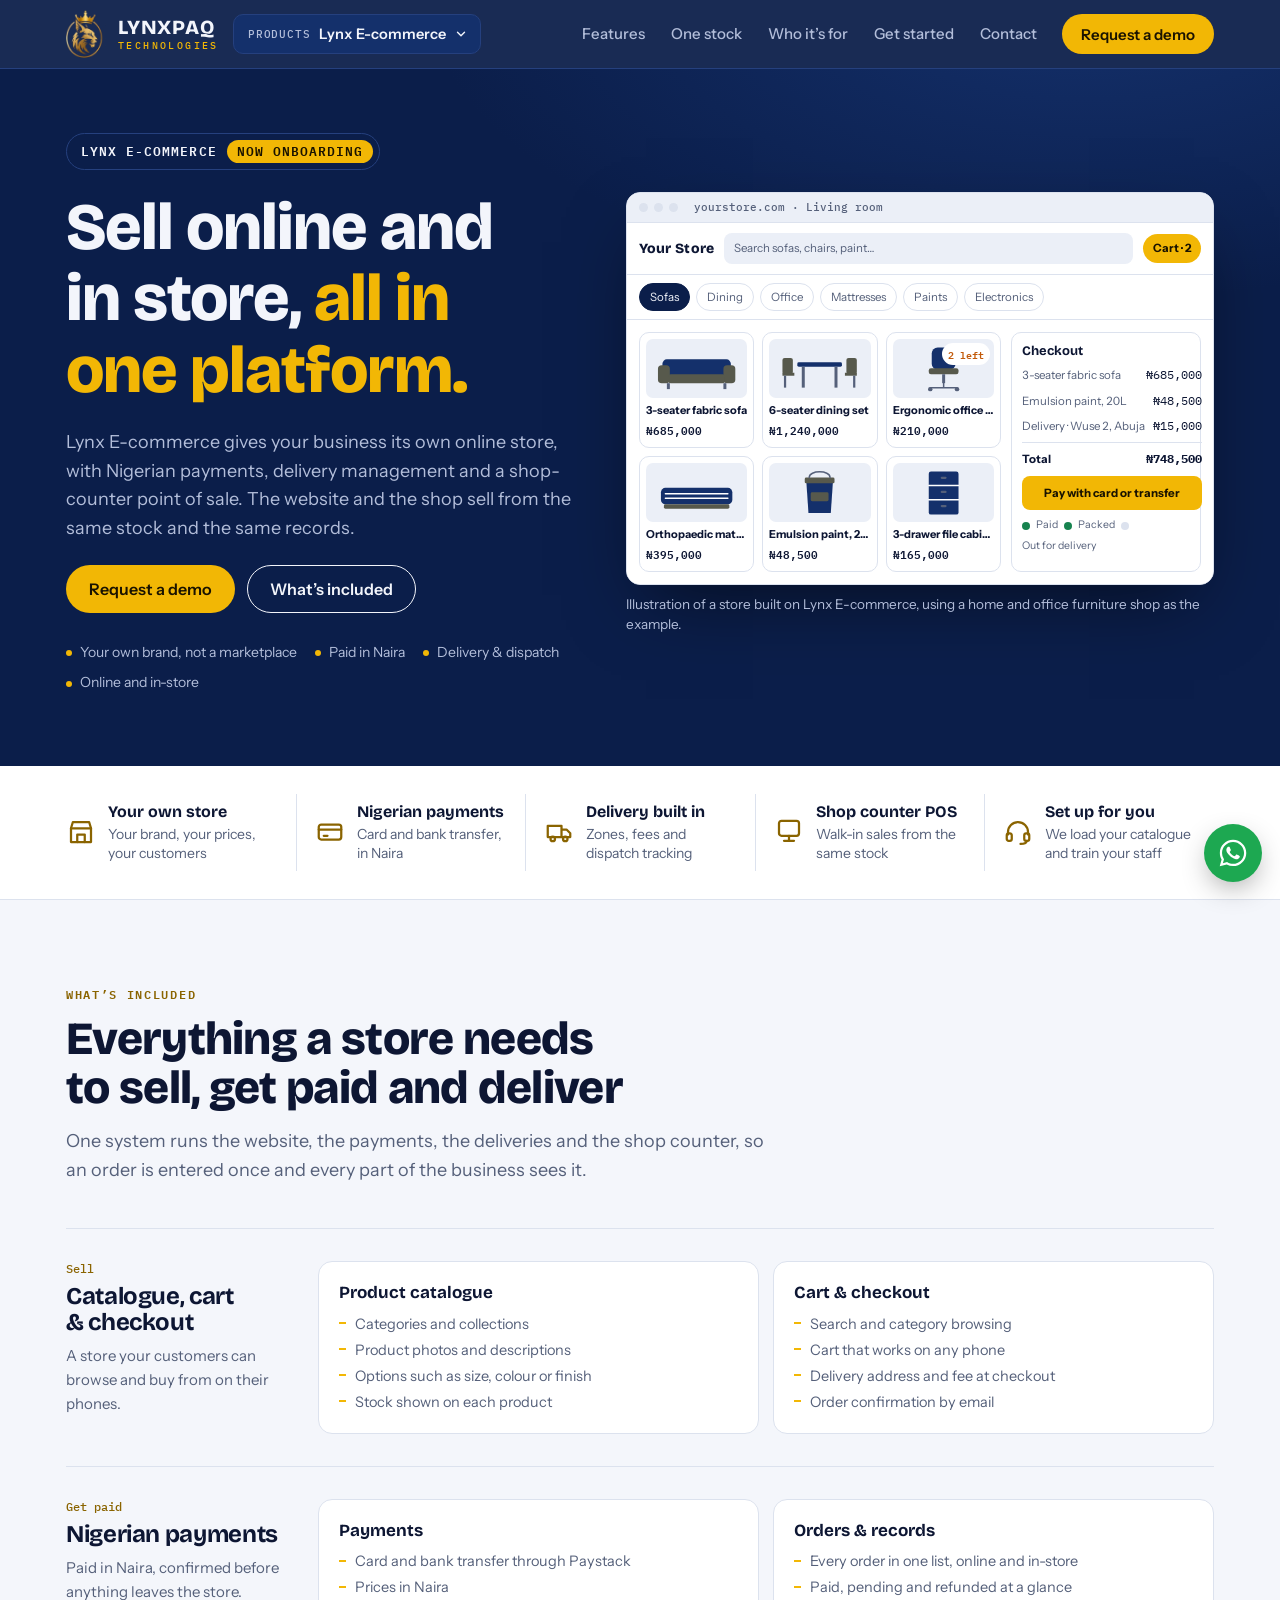
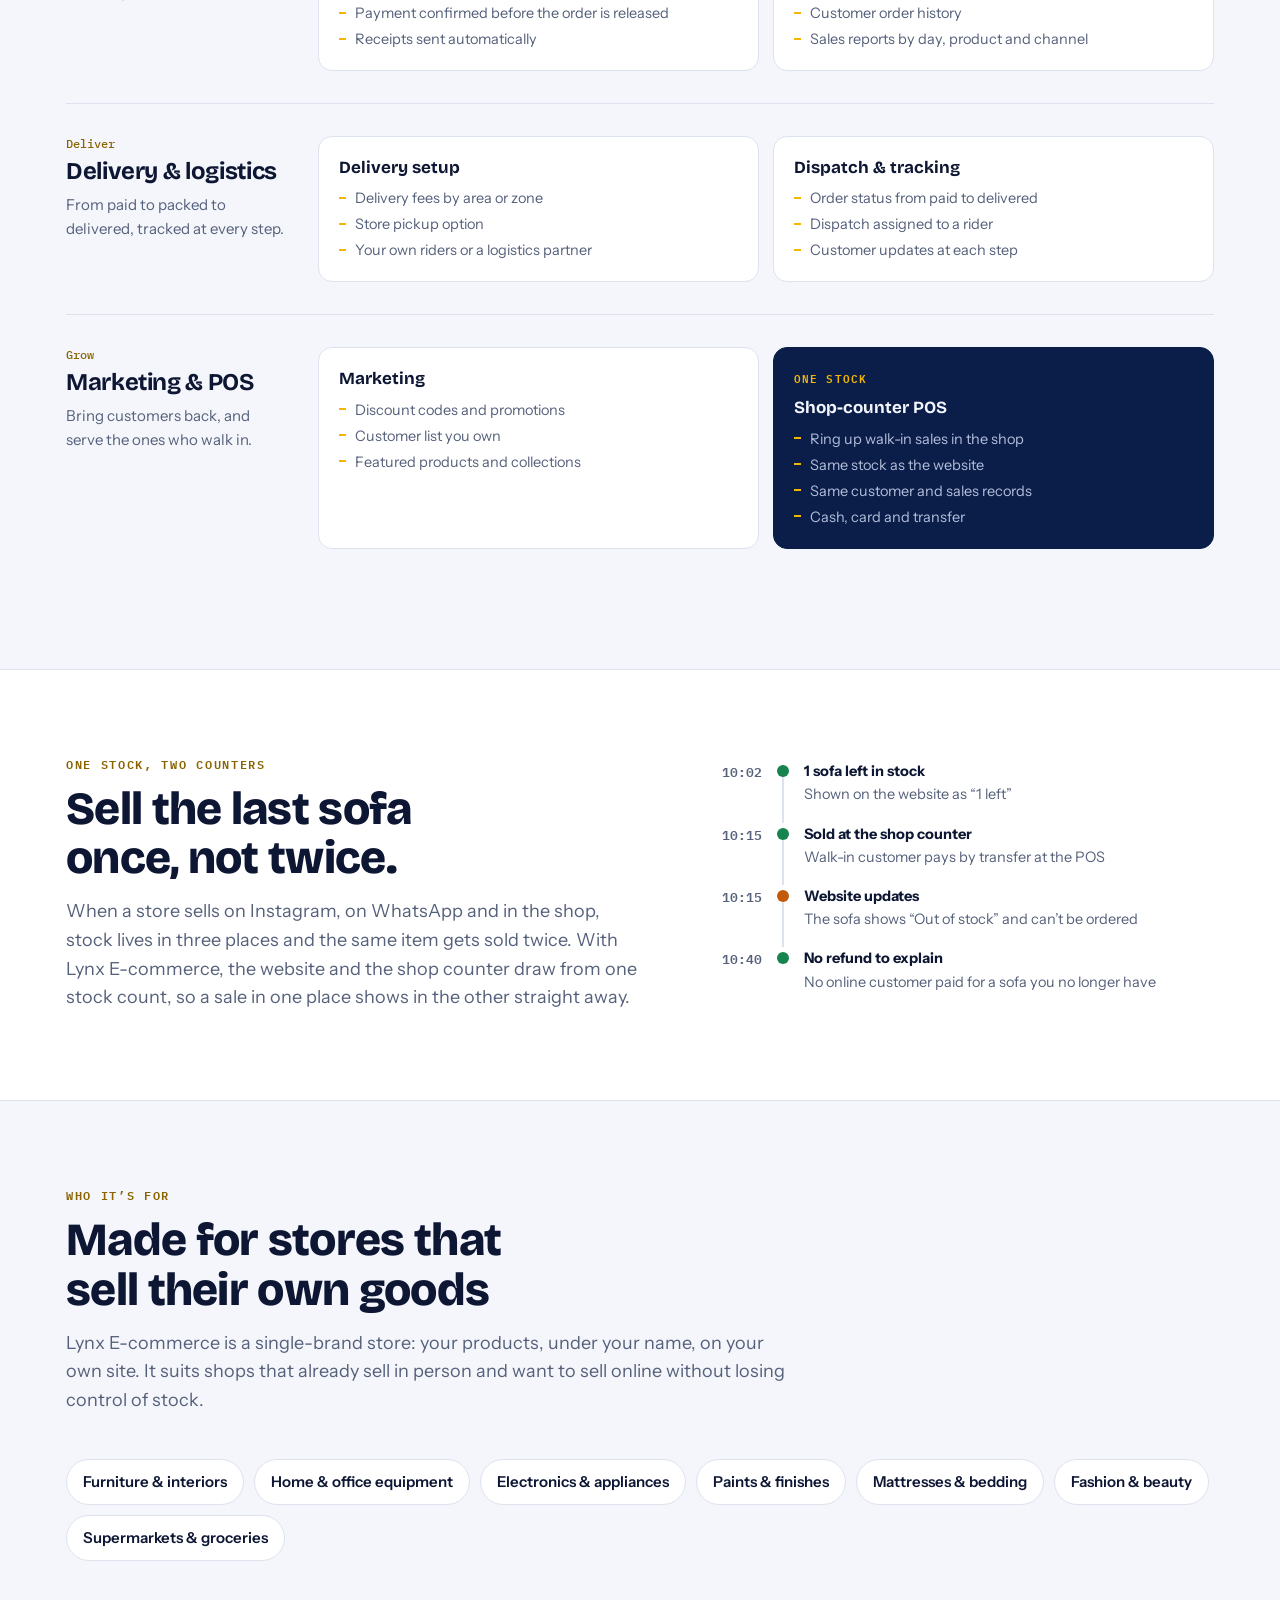
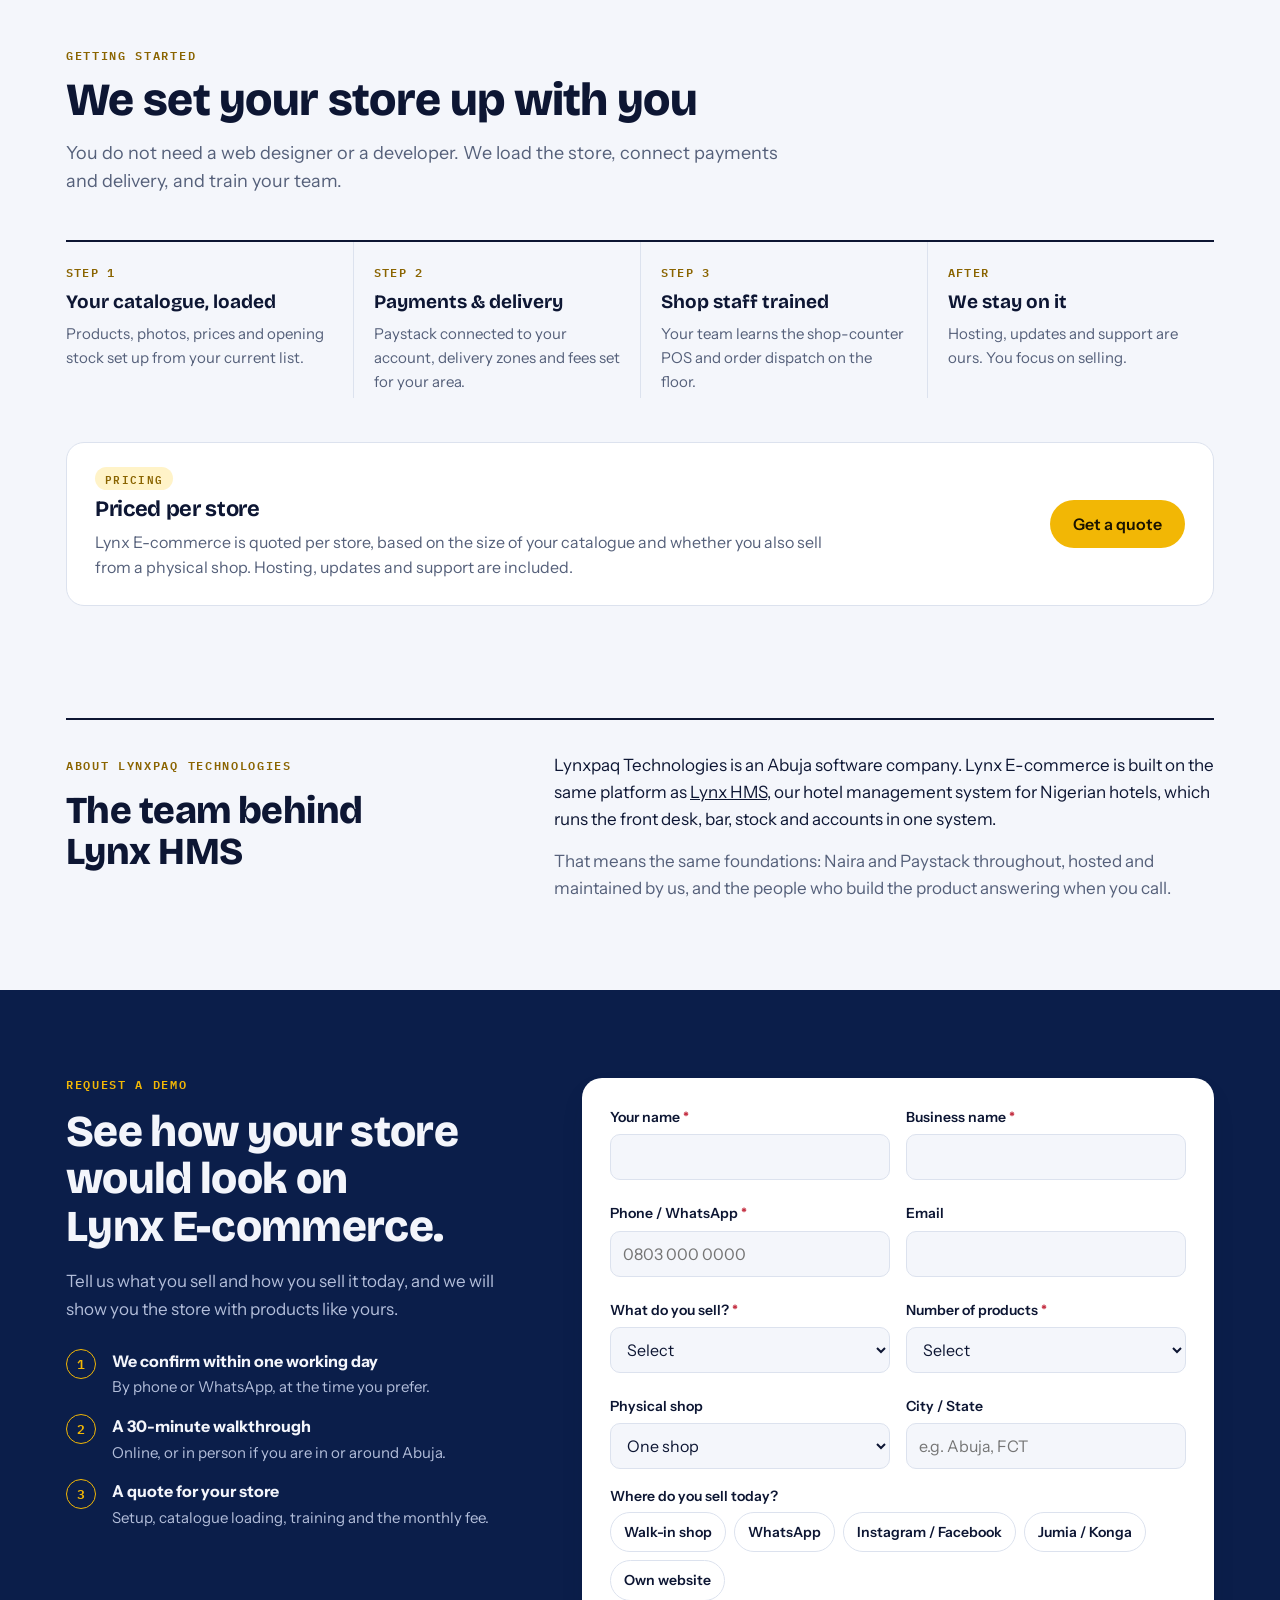
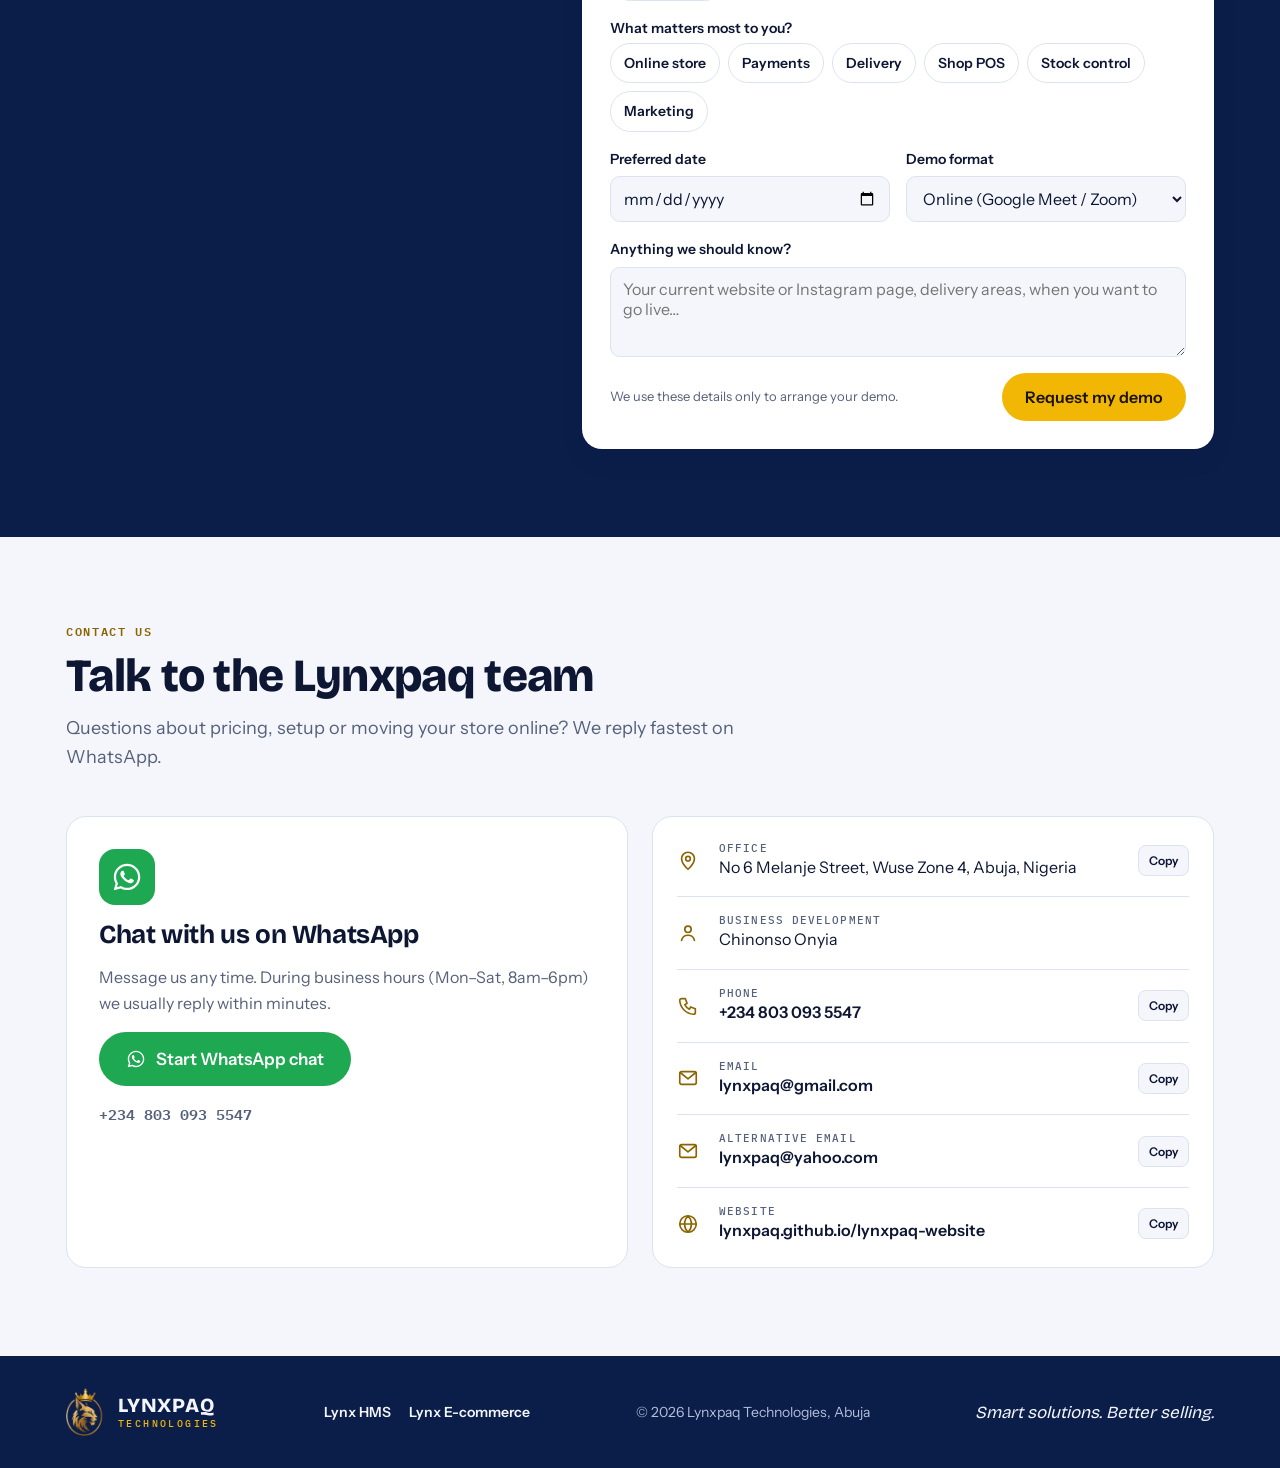
==== commit 7756c36d: "New Lynxpaq logo; two product pages (Lynx HMS and Lynx E-commerce)" ====
--- a/ecommerce.html
+++ b/ecommerce.html
@@ -7,9 +7,10 @@
 <meta name="claude:viewport-fit-sides" content="cover">
 <meta name="description" content="Lynx E-commerce by Lynxpaq Technologies: your own online store with Nigerian payments, delivery management and an in-store POS, all from one stock. Request a demo.">
 <link rel="icon" type="image/png" href="assets/favicon.png">
+<link rel="apple-touch-icon" href="assets/apple-touch-icon.png">
 <meta property="og:title" content="Lynx E-commerce by Lynxpaq Technologies">
 <meta property="og:description" content="Lynx E-commerce by Lynxpaq Technologies: your own online store with Nigerian payments, delivery management and an in-store POS, all from one stock. Request a demo.">
-<meta property="og:image" content="assets/logo-mark.png">
+<meta property="og:image" content="assets/og-logo.png">
 <link rel="preconnect" href="https://fonts.googleapis.com">
 <link rel="preconnect" href="https://fonts.gstatic.com" crossorigin>
 <link rel="stylesheet" href="https://fonts.googleapis.com/css2?family=Bricolage+Grotesque:opsz,wght@12..96,500;12..96,700;12..96,800&family=Instrument+Sans:wght@400;500;600;700&family=IBM+Plex+Mono:wght@400;500;600&display=swap">
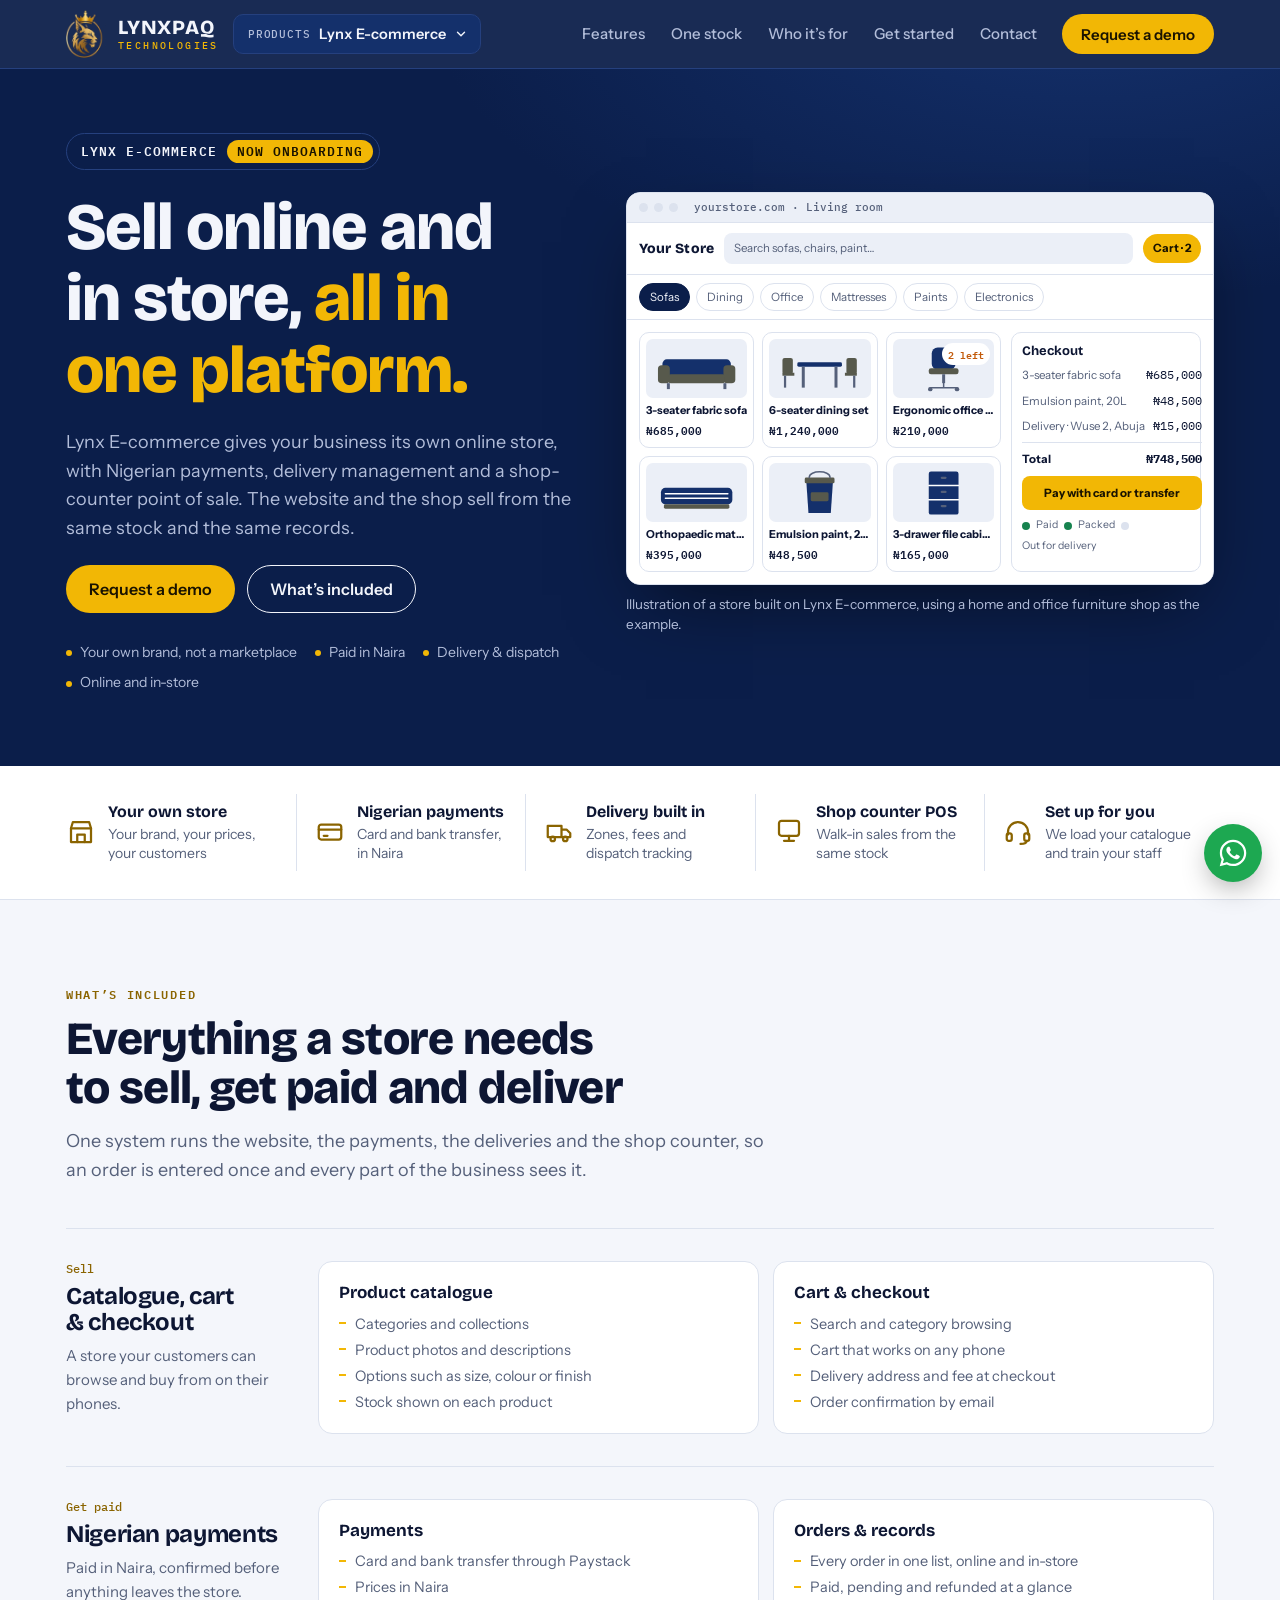
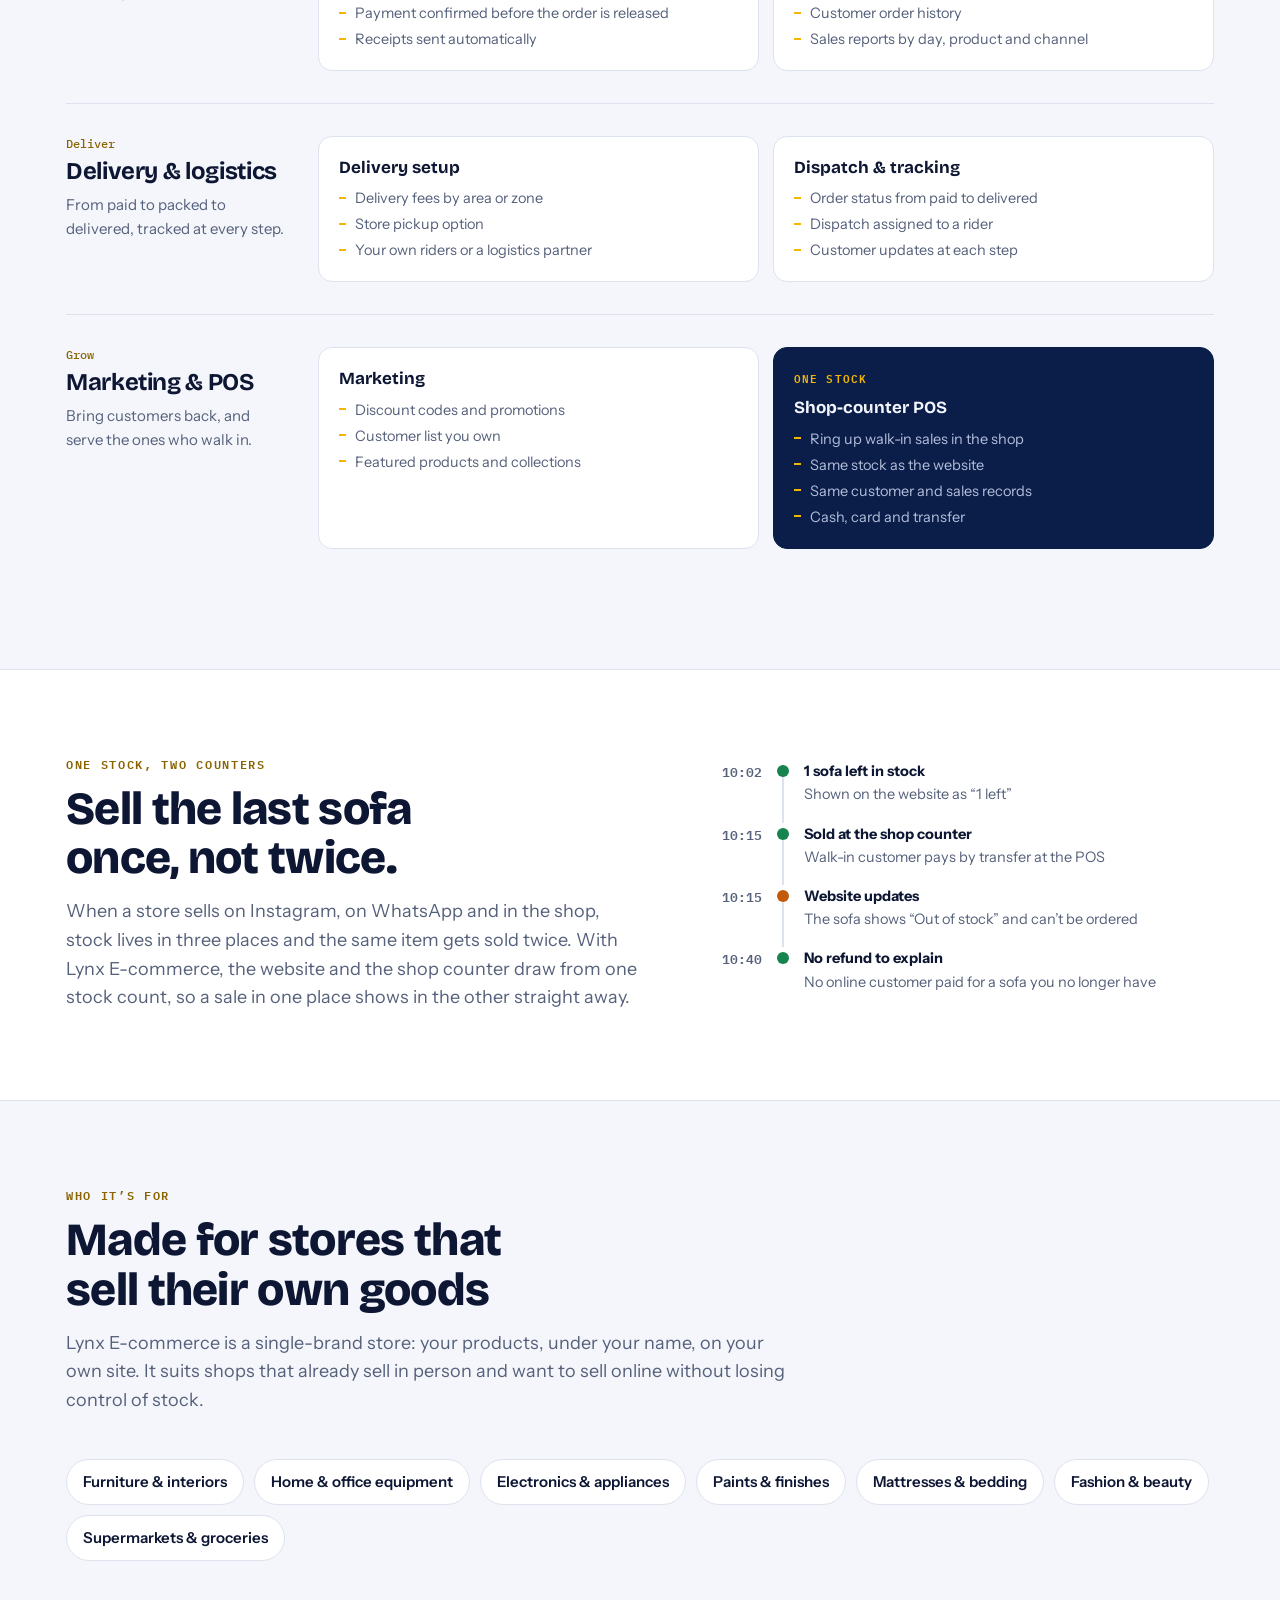
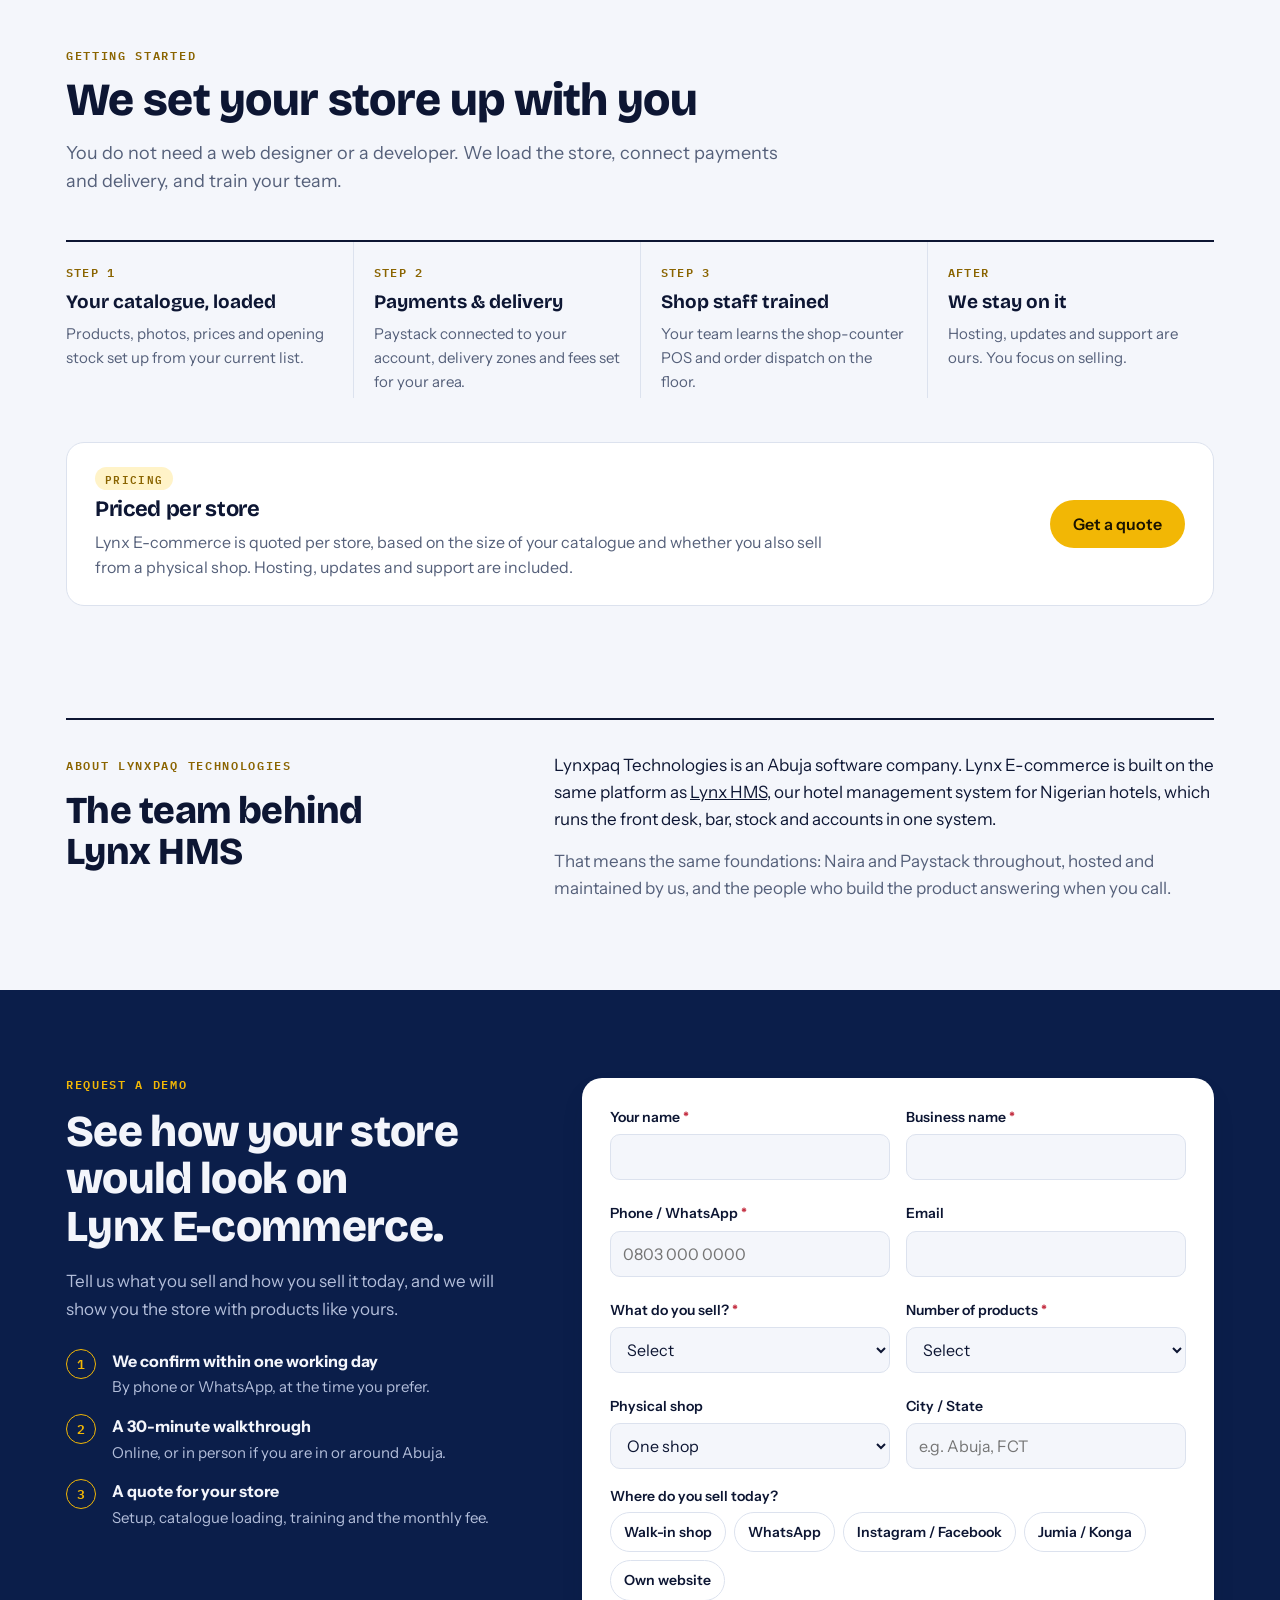
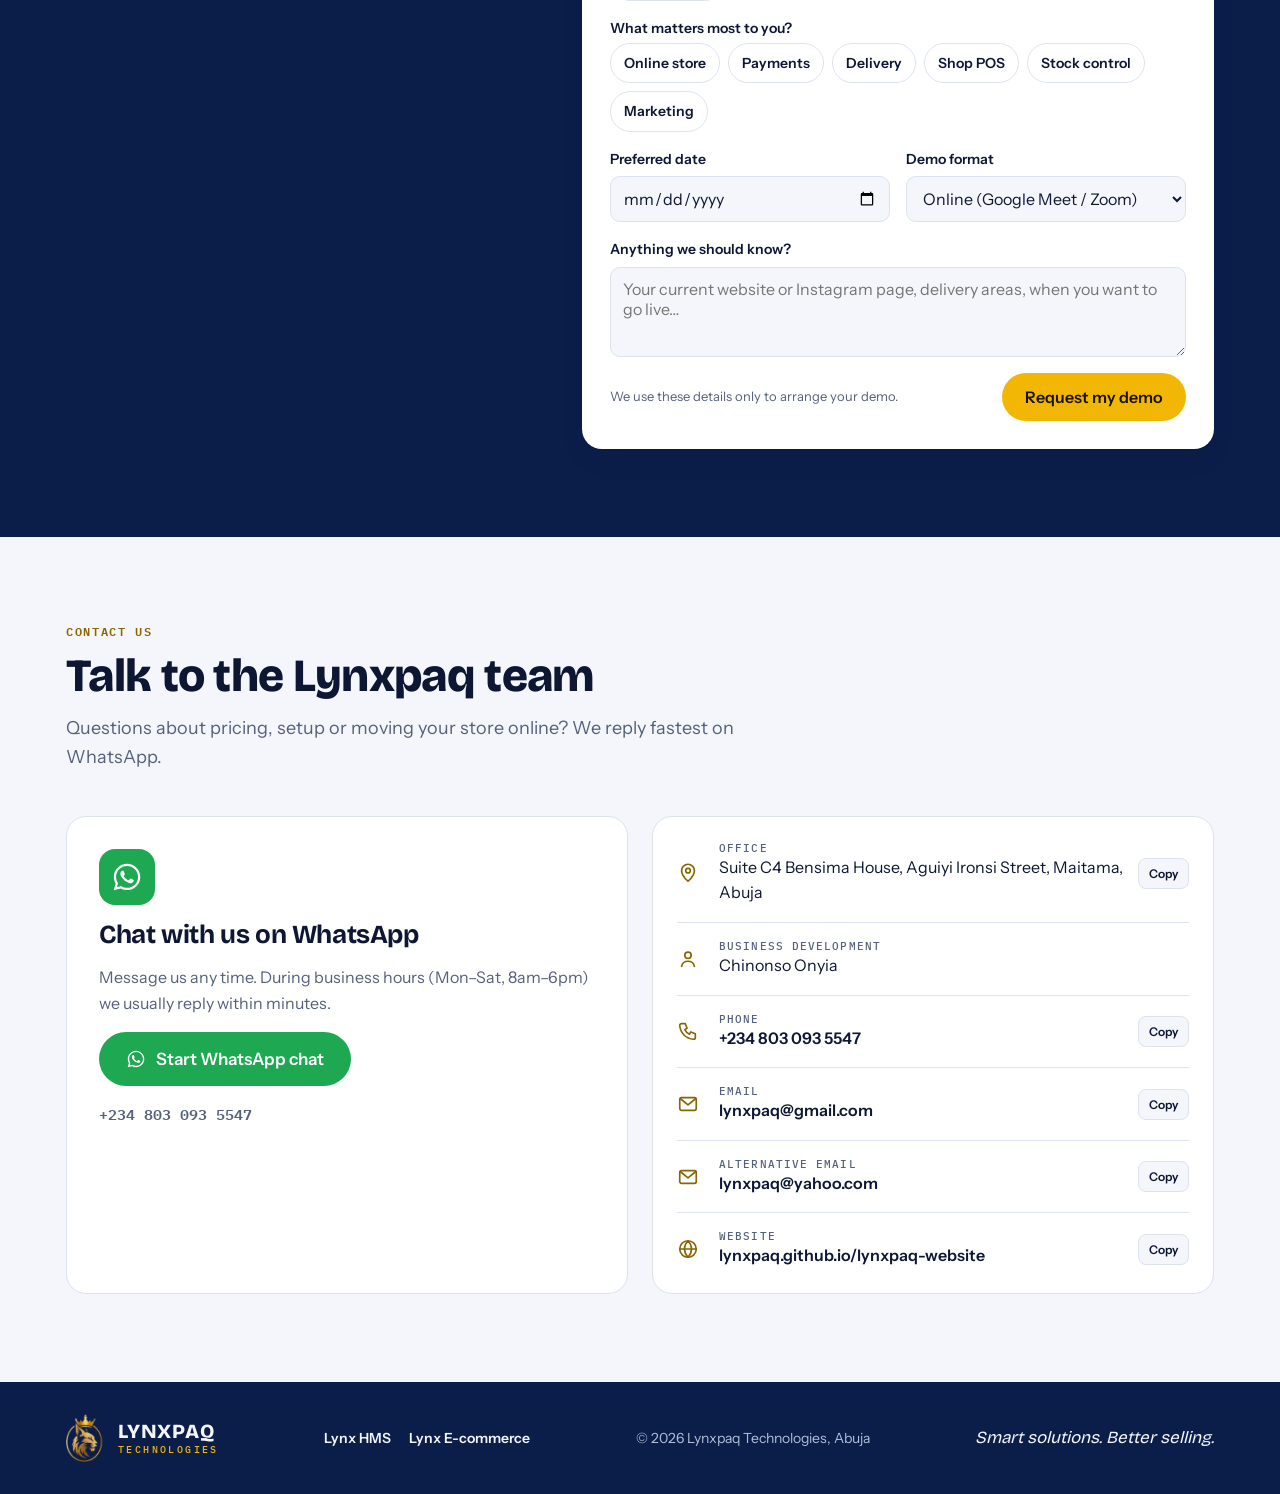
==== commit 97d71701: "Pricing packages with free trial; new office address Standard N45,000, Professional N95,000, Enterpr" ====
--- a/ecommerce.html
+++ b/ecommerce.html
@@ -6,11 +6,11 @@
 <title>Lynx E-commerce</title>
 <meta name="claude:viewport-fit-sides" content="cover">
 <meta name="description" content="Lynx E-commerce by Lynxpaq Technologies: your own online store with Nigerian payments, delivery management and an in-store POS, all from one stock. Request a demo.">
-<link rel="icon" type="image/png" href="assets/favicon.png">
-<link rel="apple-touch-icon" href="assets/apple-touch-icon.png">
+<link rel="icon" type="image/png" href="assets/lynxpaq-favicon.png">
+<link rel="apple-touch-icon" href="assets/lynxpaq-touch-icon.png">
 <meta property="og:title" content="Lynx E-commerce by Lynxpaq Technologies">
 <meta property="og:description" content="Lynx E-commerce by Lynxpaq Technologies: your own online store with Nigerian payments, delivery management and an in-store POS, all from one stock. Request a demo.">
-<meta property="og:image" content="assets/og-logo.png">
+<meta property="og:image" content="assets/lynxpaq-og.png">
 <link rel="preconnect" href="https://fonts.googleapis.com">
 <link rel="preconnect" href="https://fonts.gstatic.com" crossorigin>
 <link rel="stylesheet" href="https://fonts.googleapis.com/css2?family=Bricolage+Grotesque:opsz,wght@12..96,500;12..96,700;12..96,800&family=Instrument+Sans:wght@400;500;600;700&family=IBM+Plex+Mono:wght@400;500;600&display=swap">
@@ -26,7 +26,7 @@
 <header class="top">
   <div class="wrap">
     <a class="brand" href="./" aria-label="Lynxpaq Technologies home">
-      <img src="assets/logo-mark.png" alt="">
+      <img src="assets/lynxpaq-logo.png" alt="">
       <span><b>LYNXPAQ</b><small>TECHNOLOGIES</small></span>
     </a>
     <div class="prodsw">
@@ -295,7 +295,7 @@
         <span class="wa-num">+234 803 093 5547</span>
       </div>
       <div class="lines">
-        <div class="line"><svg viewBox="0 0 24 24" fill="none" stroke="currentColor" stroke-width="1.8" stroke-linecap="round" stroke-linejoin="round" aria-hidden="true"><path d="M12 21s-7-6.2-7-11.5A7 7 0 0 1 19 9.5C19 14.8 12 21 12 21Z"/><circle cx="12" cy="9.5" r="2.5"/></svg><div><small>Office</small>No 6 Melanje Street, Wuse Zone 4, Abuja, Nigeria</div><button class="copy" type="button" data-copy="No 6 Melanje Street, Wuse Zone 4, Abuja, Nigeria">Copy</button></div>
+        <div class="line"><svg viewBox="0 0 24 24" fill="none" stroke="currentColor" stroke-width="1.8" stroke-linecap="round" stroke-linejoin="round" aria-hidden="true"><path d="M12 21s-7-6.2-7-11.5A7 7 0 0 1 19 9.5C19 14.8 12 21 12 21Z"/><circle cx="12" cy="9.5" r="2.5"/></svg><div><small>Office</small>Suite C4 Bensima House, Aguiyi Ironsi Street, Maitama, Abuja</div><button class="copy" type="button" data-copy="Suite C4 Bensima House, Aguiyi Ironsi Street, Maitama, Abuja">Copy</button></div>
         <div class="line"><svg viewBox="0 0 24 24" fill="none" stroke="currentColor" stroke-width="1.8" stroke-linecap="round" stroke-linejoin="round" aria-hidden="true"><circle cx="12" cy="8" r="3.5"/><path d="M5 20c.8-3.6 3.6-5.6 7-5.6s6.2 2 7 5.6"/></svg><div><small>Business development</small>Chinonso Onyia</div><span></span></div>
         <div class="line"><svg viewBox="0 0 24 24" fill="none" stroke="currentColor" stroke-width="1.8" stroke-linecap="round" stroke-linejoin="round" aria-hidden="true"><path d="M5 4h4l2 5-2.5 1.5a11 11 0 0 0 5 5L15 13l5 2v4a2 2 0 0 1-2 2A16 16 0 0 1 3 6a2 2 0 0 1 2-2Z"/></svg><div><small>Phone</small><a href="tel:+2348030935547">+234 803 093 5547</a></div><button class="copy" type="button" data-copy="+2348030935547">Copy</button></div>
         <div class="line"><svg viewBox="0 0 24 24" fill="none" stroke="currentColor" stroke-width="1.8" stroke-linecap="round" stroke-linejoin="round" aria-hidden="true"><rect x="3" y="5" width="18" height="14" rx="2"/><path d="M3.5 6l8.5 7 8.5-7"/></svg><div><small>Email</small><a href="mailto:lynxpaq@gmail.com">lynxpaq@gmail.com</a></div><button class="copy" type="button" data-copy="lynxpaq@gmail.com">Copy</button></div>
@@ -310,7 +310,7 @@
 
 <footer>
   <div class="wrap">
-    <a class="brand" href="./"><img src="assets/logo-mark.png" alt=""><span><b>LYNXPAQ</b><small>TECHNOLOGIES</small></span></a>
+    <a class="brand" href="./"><img src="assets/lynxpaq-logo.png" alt=""><span><b>LYNXPAQ</b><small>TECHNOLOGIES</small></span></a>
     <div class="prods"><a href="./">Lynx HMS</a><a href="ecommerce.html">Lynx E-commerce</a></div>
     <span>© <span id="yr">2026</span> Lynxpaq Technologies, Abuja</span>
     <em>Smart solutions. Better selling.</em>
--- a/assets/site.css
+++ b/assets/site.css
@@ -410,3 +410,11 @@
 
 .mods.two{grid-template-columns:repeat(2,minmax(0,1fr))}
 @media (max-width:640px){.mods.two{grid-template-columns:1fr}}
+
+.plan .pos{margin-top:10px;font-size:14.5px;line-height:1.45;color:var(--muted);min-height:2.9em}
+.plan.best .pos{color:var(--on-navy-muted)}
+.plan h3{text-wrap:balance}
+.plan{position:relative}
+.trial{display:flex;flex-wrap:wrap;align-items:center;gap:10px 14px;margin:-16px 0 32px;padding:12px 16px 12px 12px;border-radius:14px;background:var(--gold-soft);border:1px solid color-mix(in srgb,var(--gold) 55%,transparent);width:max-content;max-width:100%}
+.trial b{background:var(--gold);color:var(--on-gold);border-radius:999px;padding:6px 12px;font:700 14px var(--f-body);white-space:nowrap}
+.trial span{color:var(--ink);font-size:15.5px;min-width:0}
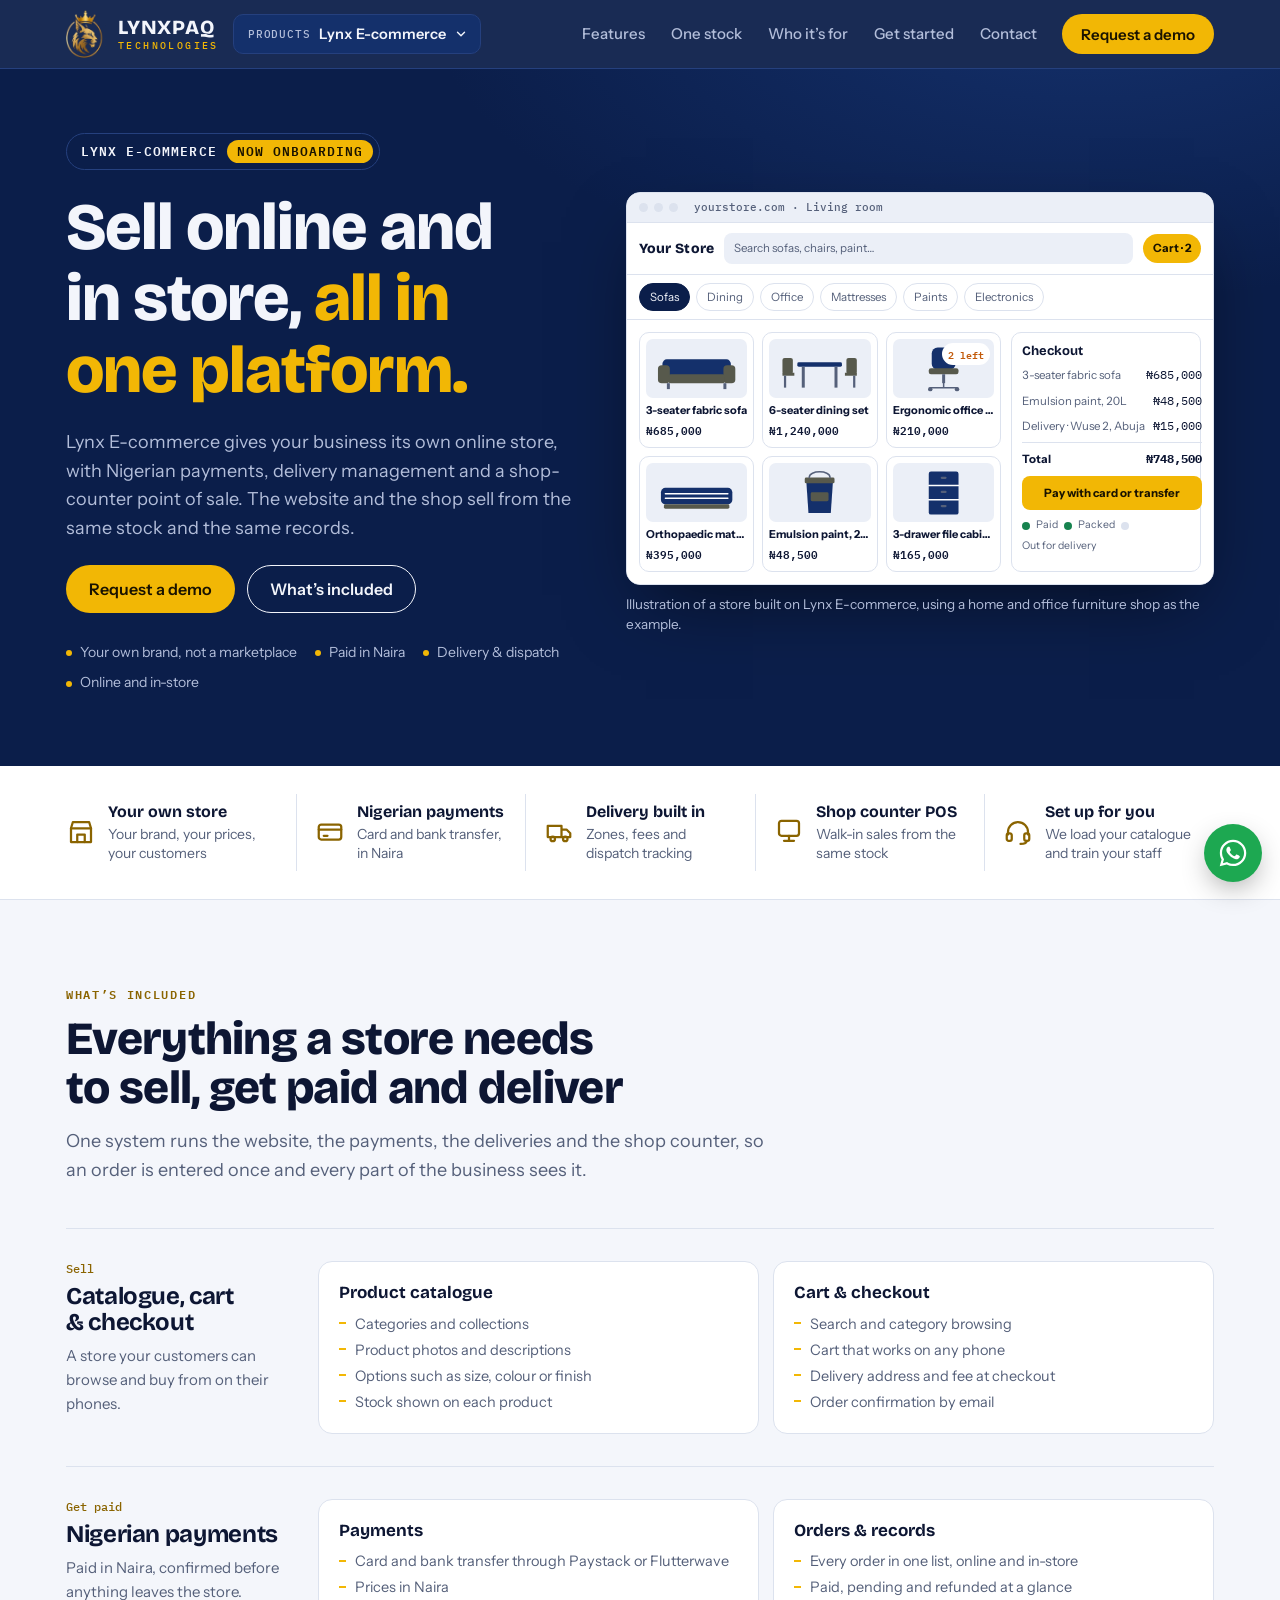
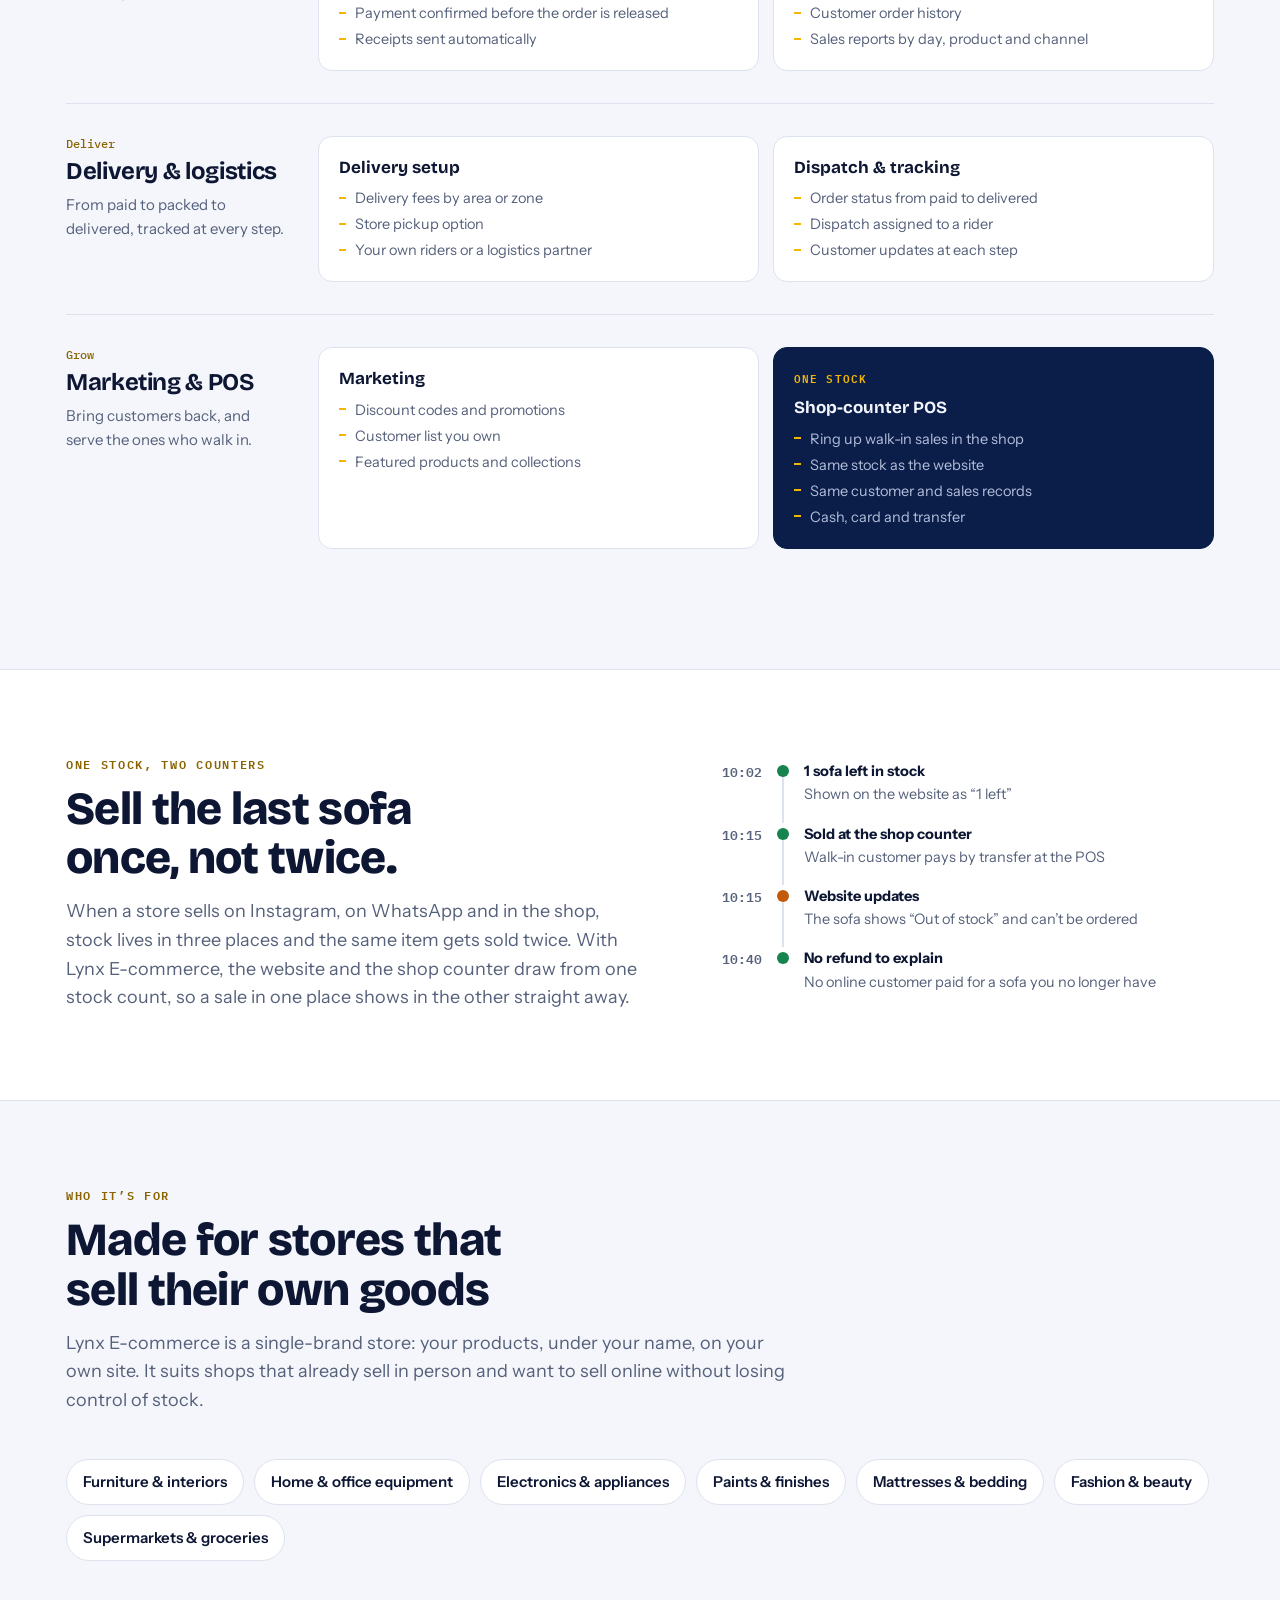
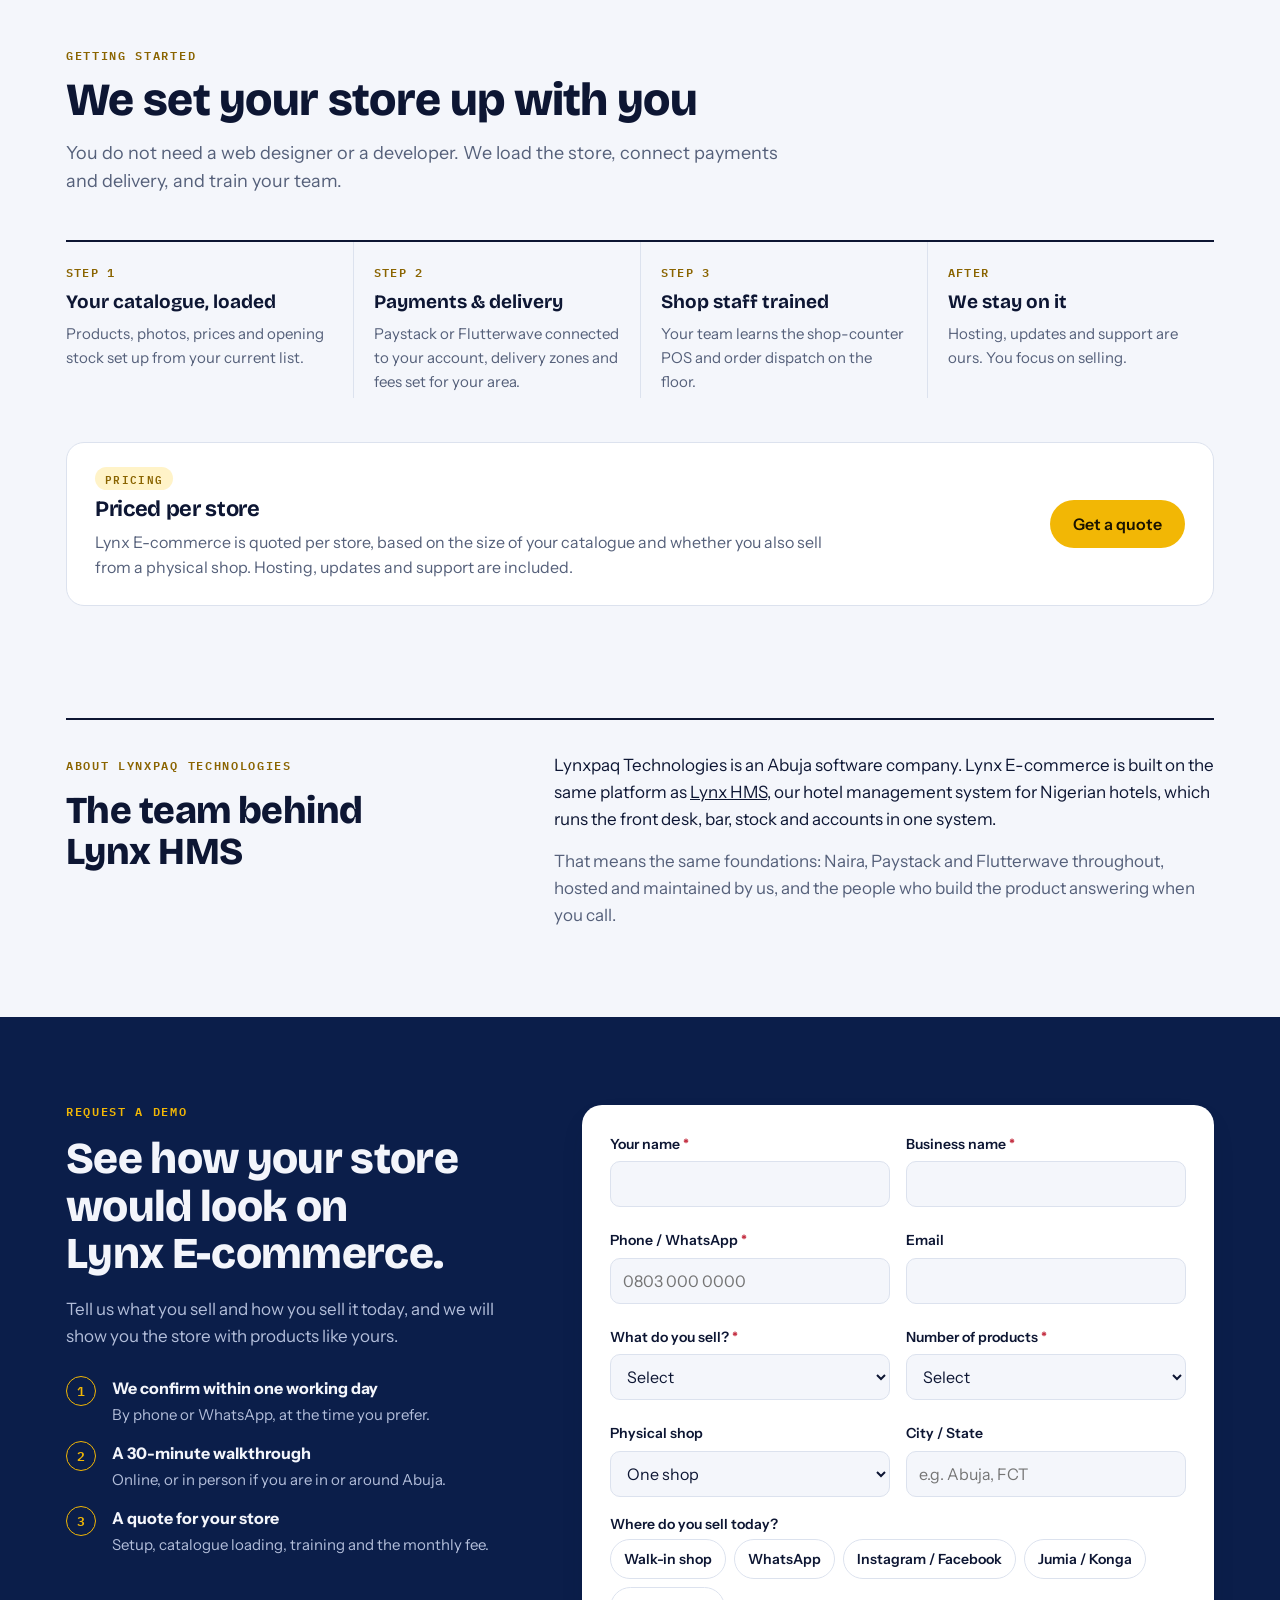
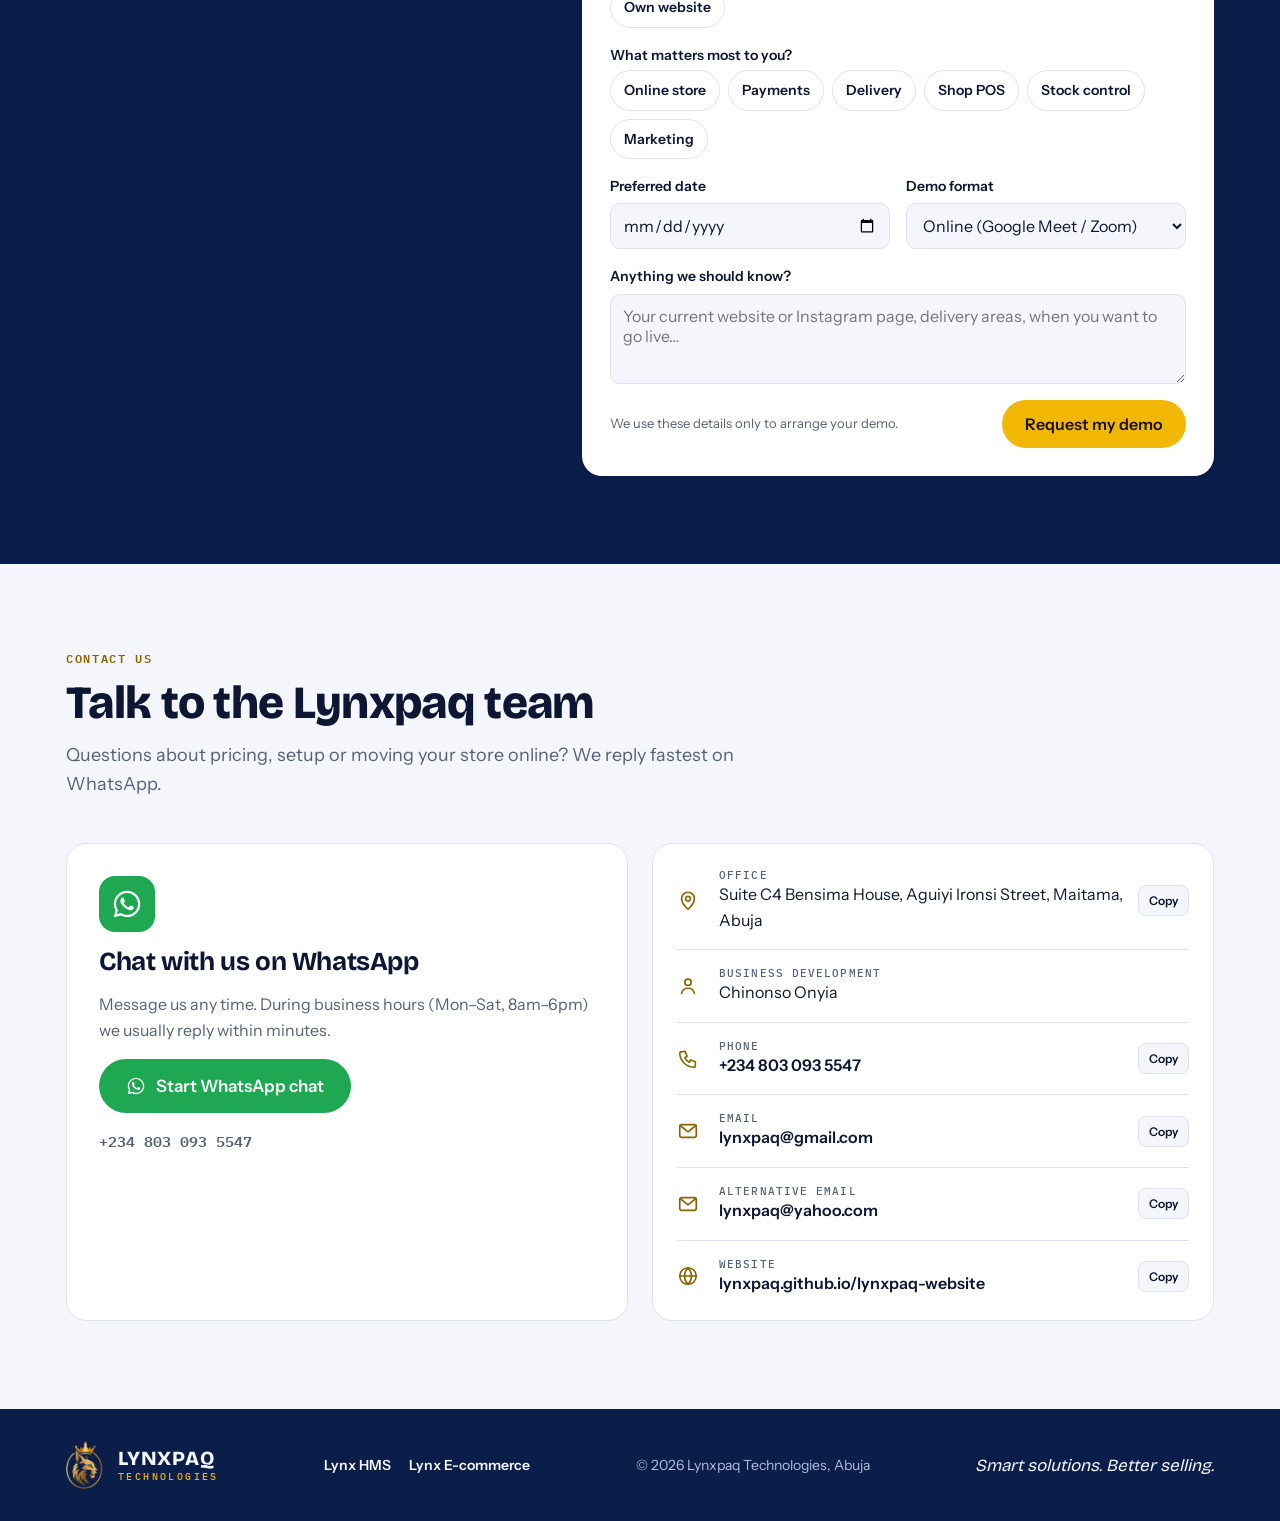
==== commit 8b2633eb: "Pricing packages, new office address, Flutterwave payments Standard N45,000, Professional N95,000, E" ====
--- a/ecommerce.html
+++ b/ecommerce.html
@@ -134,7 +134,7 @@
     <div class="group">
       <div class="group-h"><span class="count">Get paid</span><h3>Nigerian payments</h3><p>Paid in Naira, confirmed before anything leaves the store.</p></div>
       <div class="mods two">
-        <article class="mod"><h4>Payments</h4><ul><li>Card and bank transfer through Paystack</li><li>Prices in Naira</li><li>Payment confirmed before the order is released</li><li>Receipts sent automatically</li></ul></article>
+        <article class="mod"><h4>Payments</h4><ul><li>Card and bank transfer through Paystack or Flutterwave</li><li>Prices in Naira</li><li>Payment confirmed before the order is released</li><li>Receipts sent automatically</li></ul></article>
         <article class="mod"><h4>Orders &amp; records</h4><ul><li>Every order in one list, online and in-store</li><li>Paid, pending and refunded at a glance</li><li>Customer order history</li><li>Sales reports by day, product and channel</li></ul></article>
       </div>
     </div>
@@ -197,7 +197,7 @@
     </div>
     <div class="weeks">
       <div class="week"><small>Step 1</small><b>Your catalogue, loaded</b><span>Products, photos, prices and opening stock set up from your current list.</span></div>
-      <div class="week"><small>Step 2</small><b>Payments &amp; delivery</b><span>Paystack connected to your account, delivery zones and fees set for your area.</span></div>
+      <div class="week"><small>Step 2</small><b>Payments &amp; delivery</b><span>Paystack or Flutterwave connected to your account, delivery zones and fees set for your area.</span></div>
       <div class="week"><small>Step 3</small><b>Shop staff trained</b><span>Your team learns the shop-counter POS and order dispatch on the floor.</span></div>
       <div class="week"><small>After</small><b>We stay on it</b><span>Hosting, updates and support are ours. You focus on selling.</span></div>
     </div>
@@ -217,7 +217,7 @@
       </div>
       <div class="lead">
         <p>Lynxpaq Technologies is an Abuja software company. Lynx E-commerce is built on the same platform as <a href="./">Lynx HMS</a>, our hotel management system for Nigerian hotels, which runs the front desk, bar, stock and accounts in one system.</p>
-        <p>That means the same foundations: Naira and Paystack throughout, hosted and maintained by us, and the people who build the product answering when you call.</p>
+        <p>That means the same foundations: Naira, Paystack and Flutterwave throughout, hosted and maintained by us, and the people who build the product answering when you call.</p>
       </div>
     </div>
   </div>
